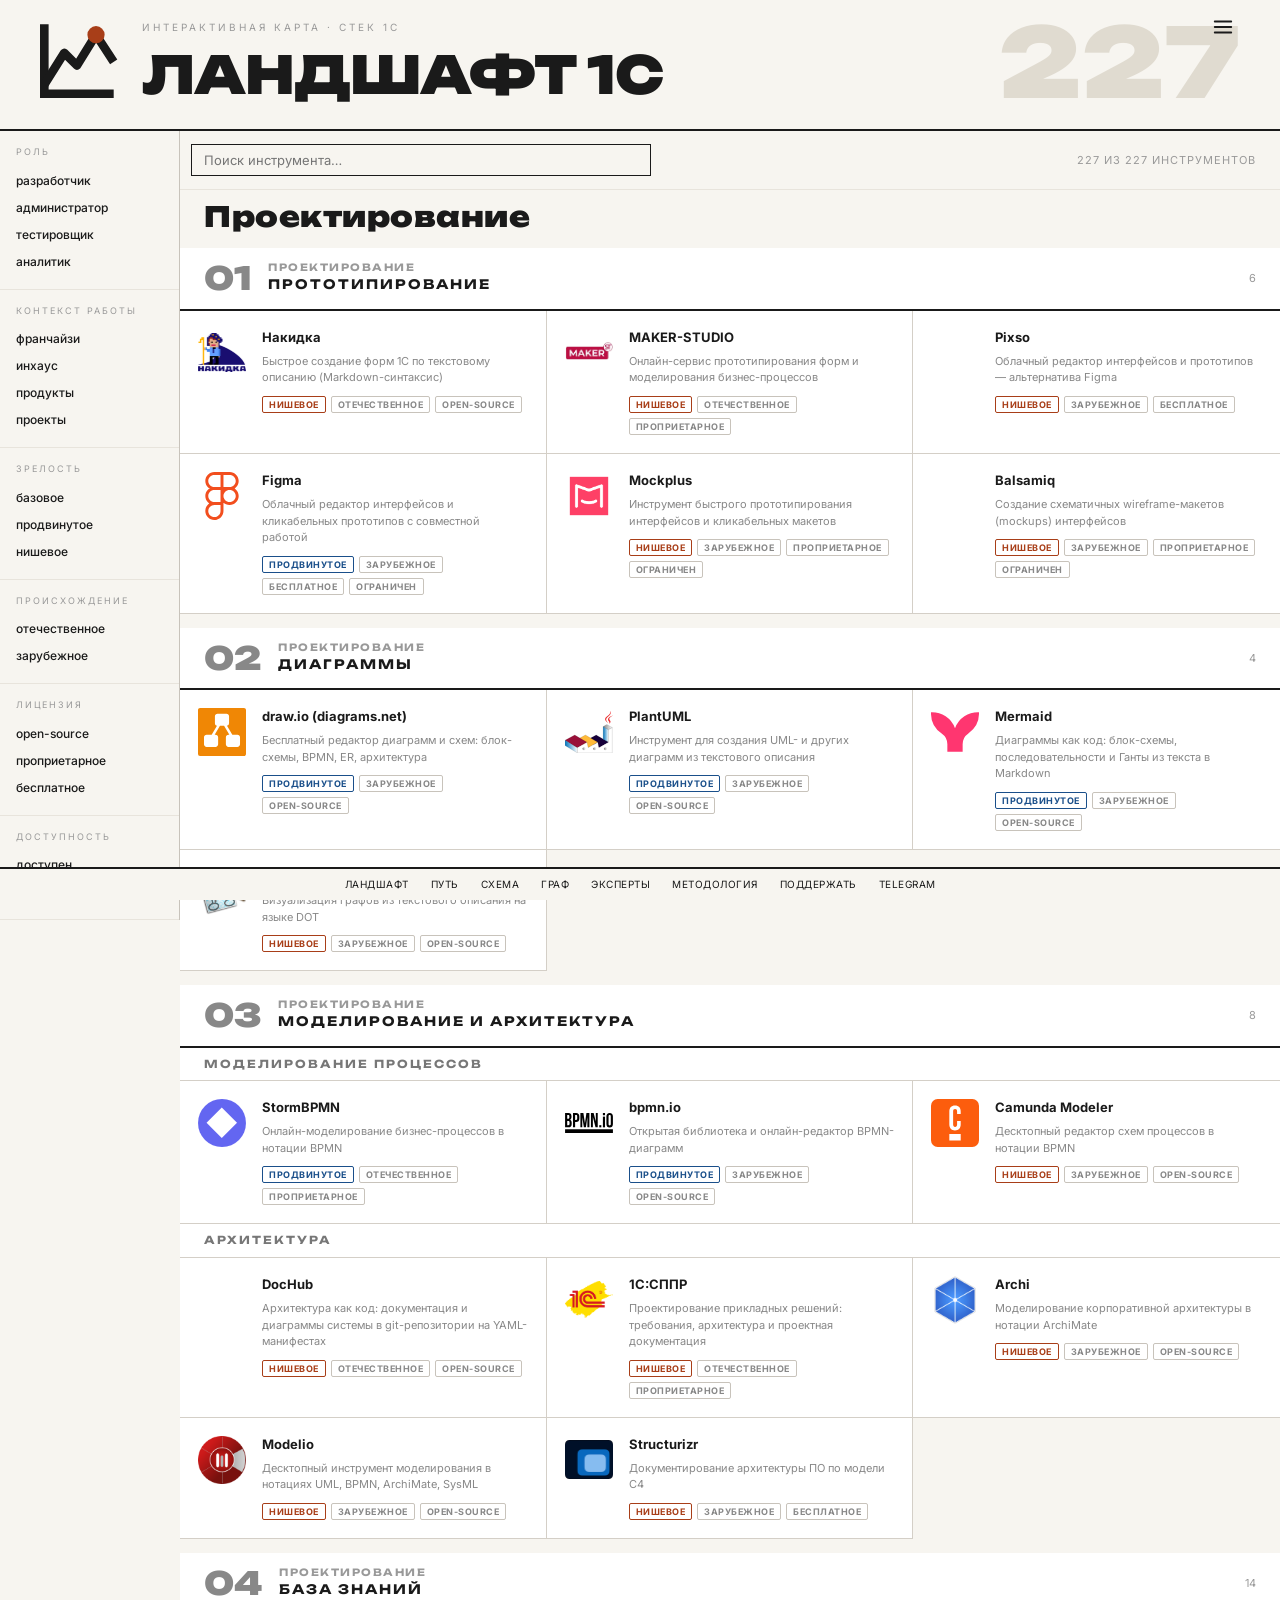
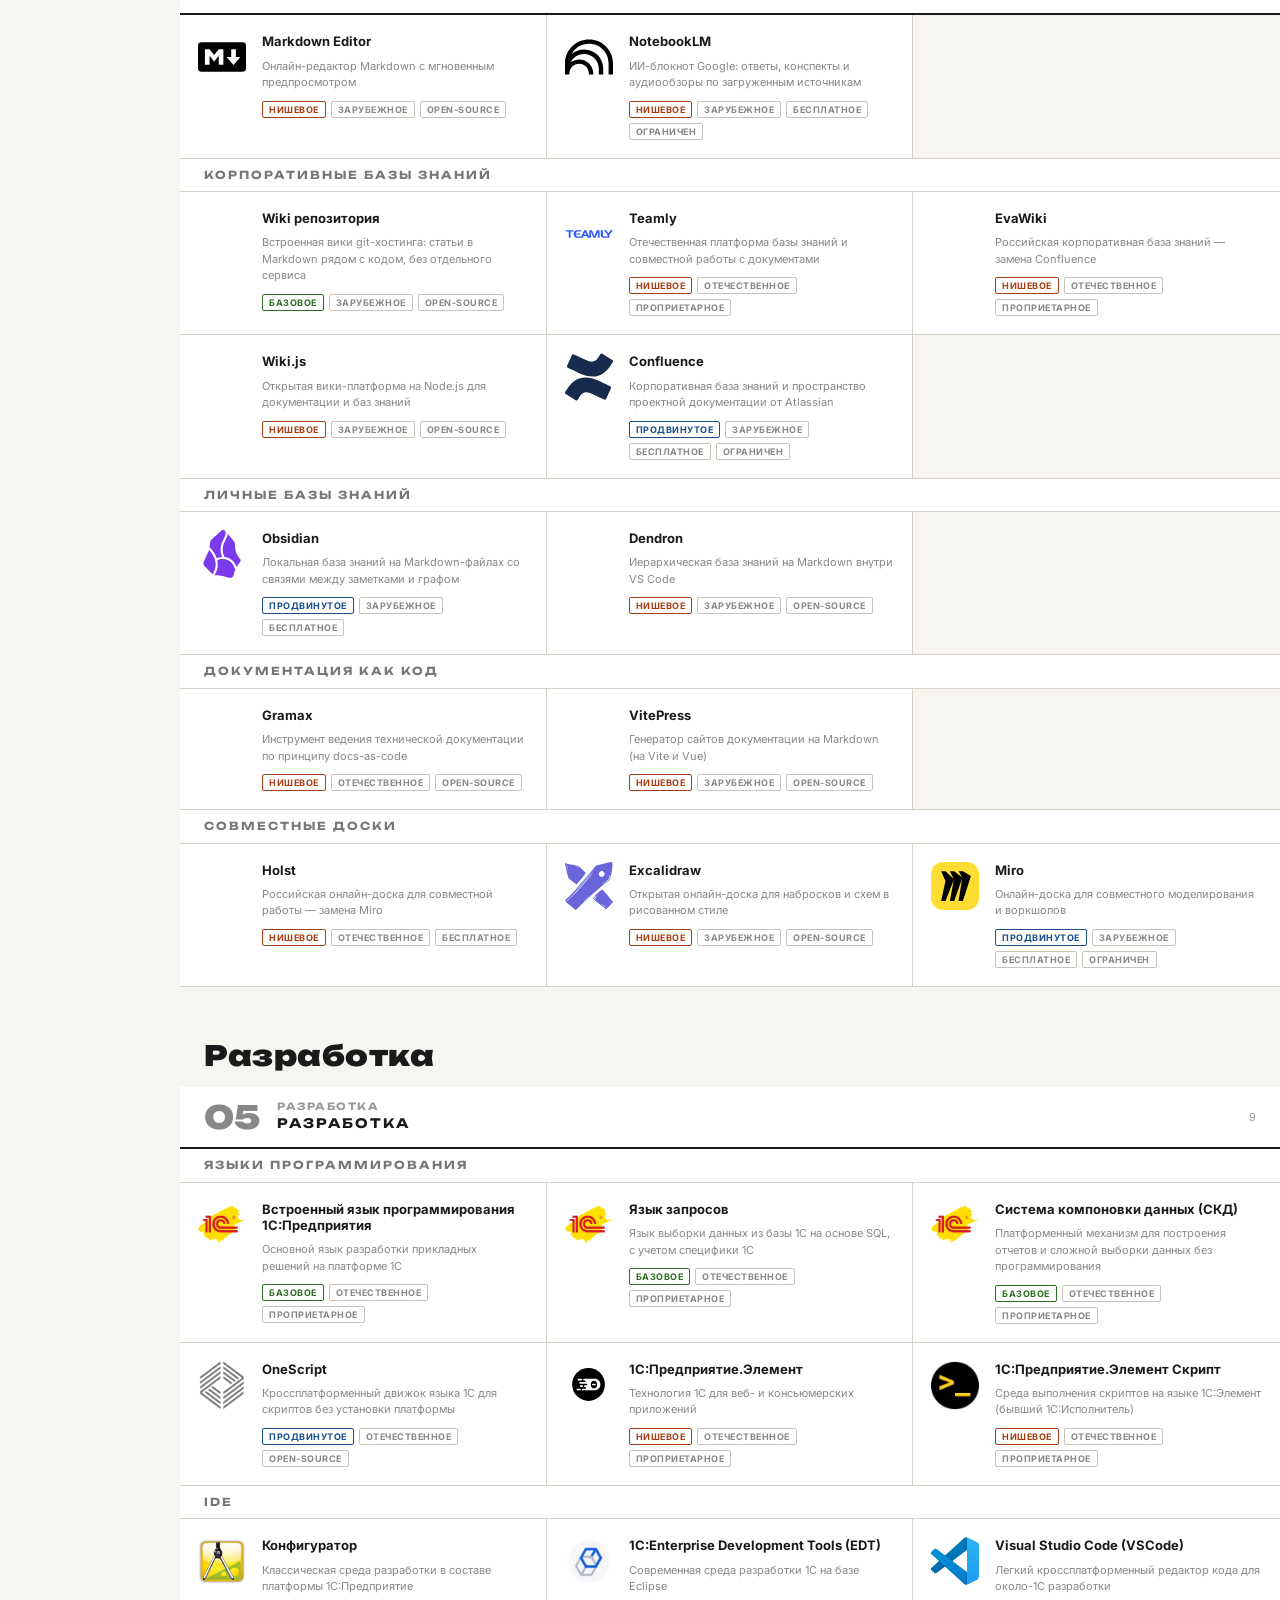
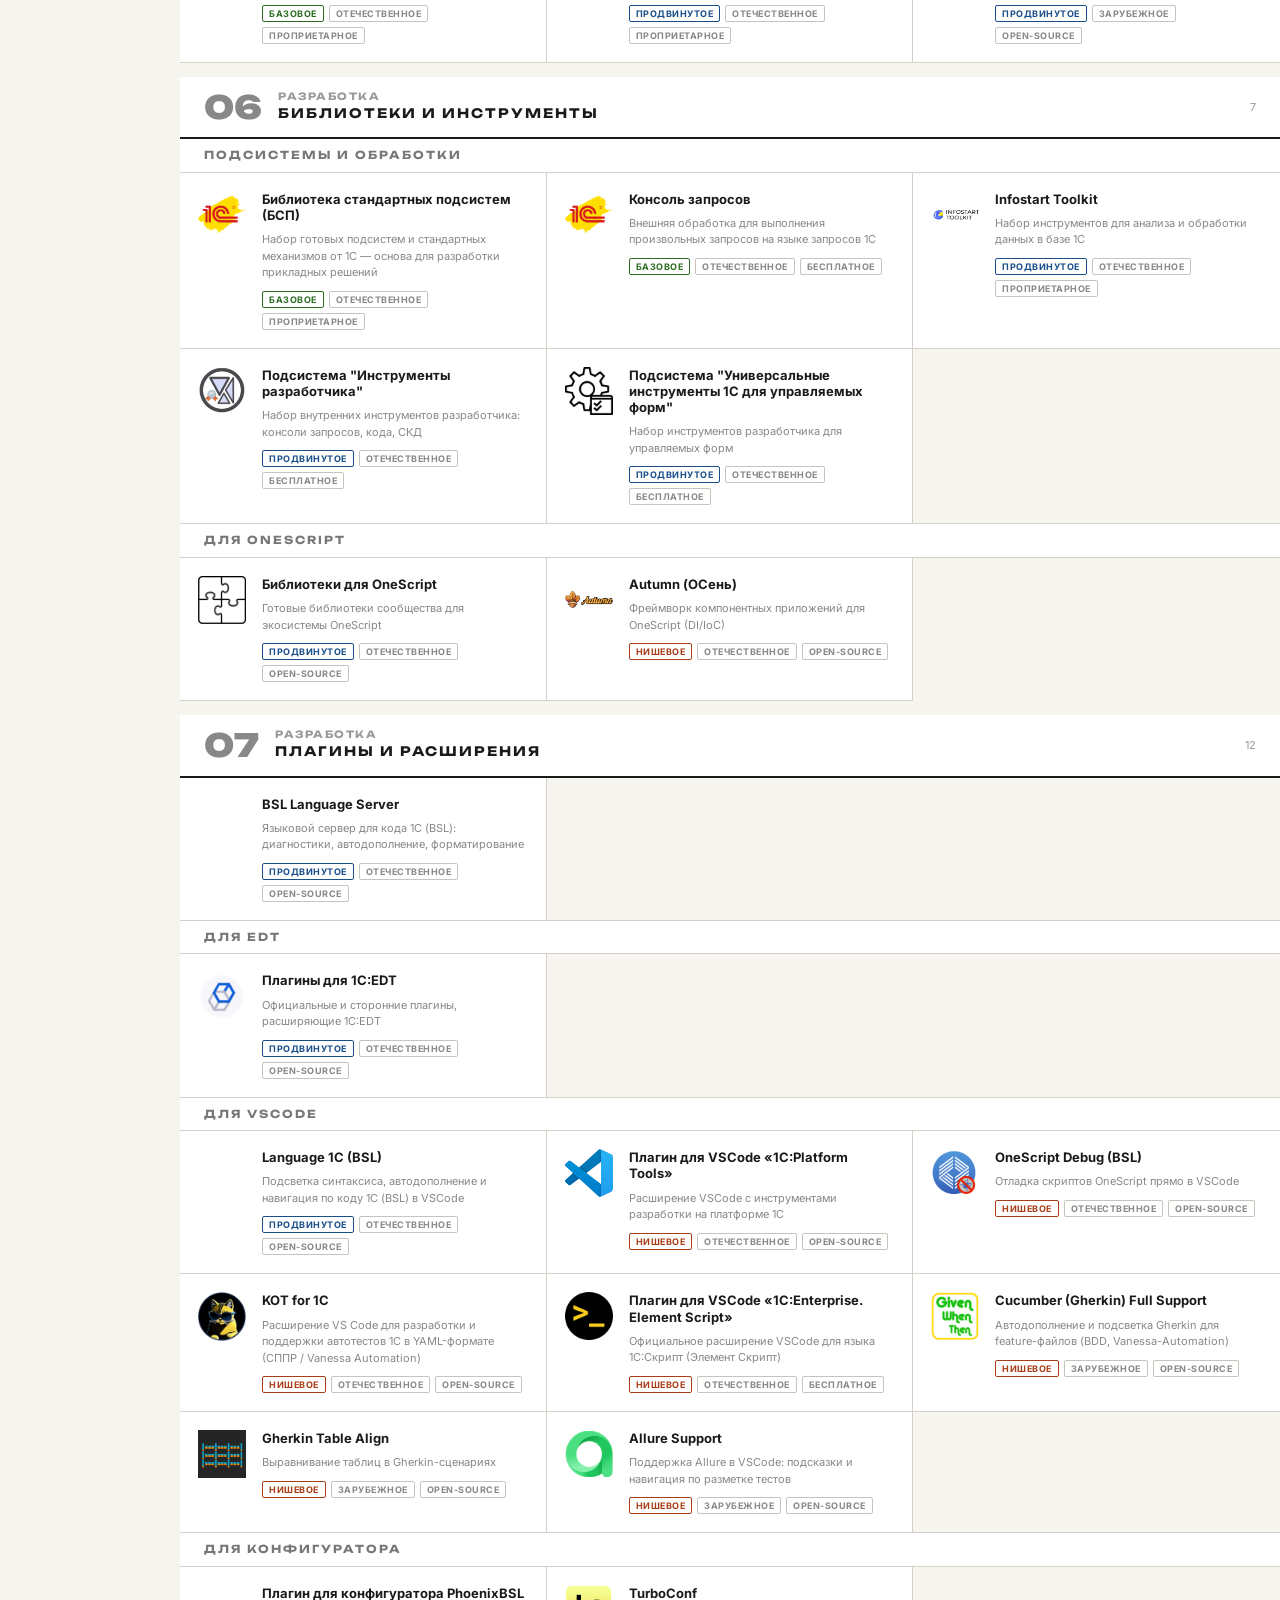
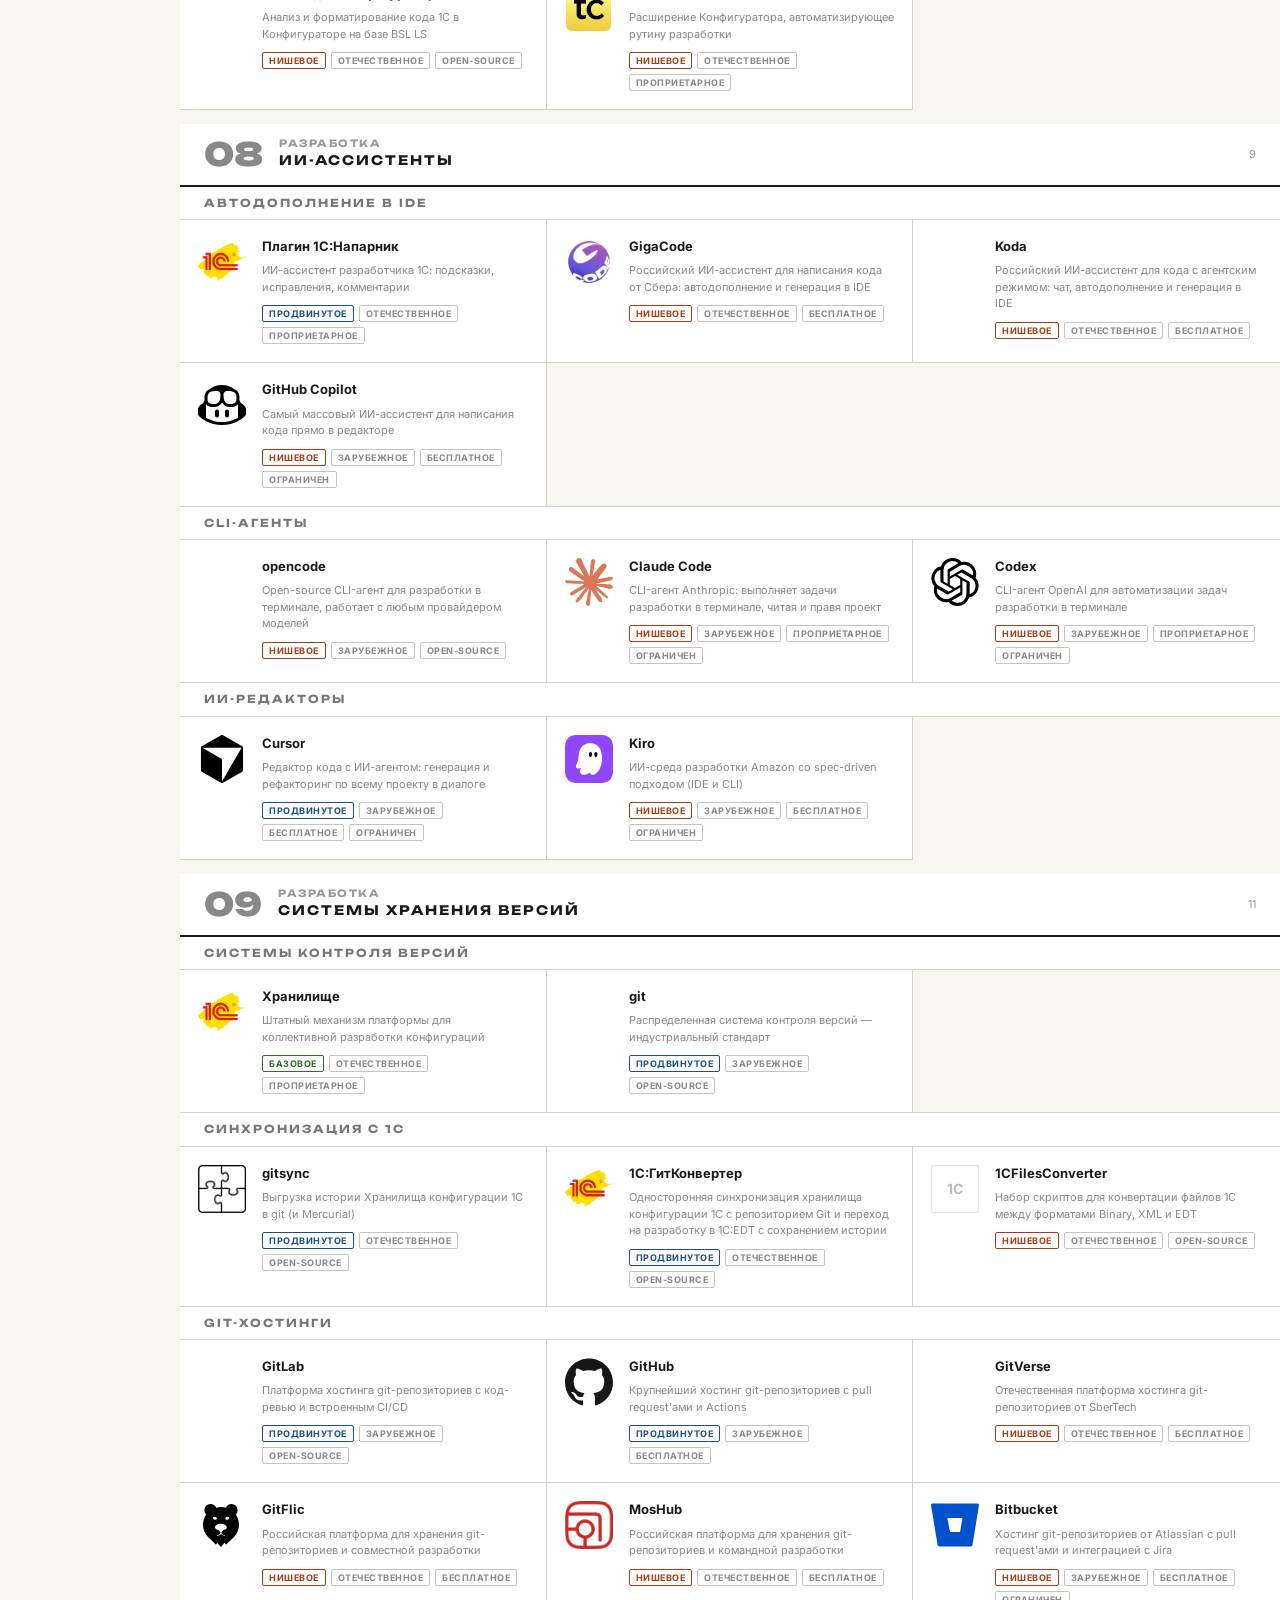
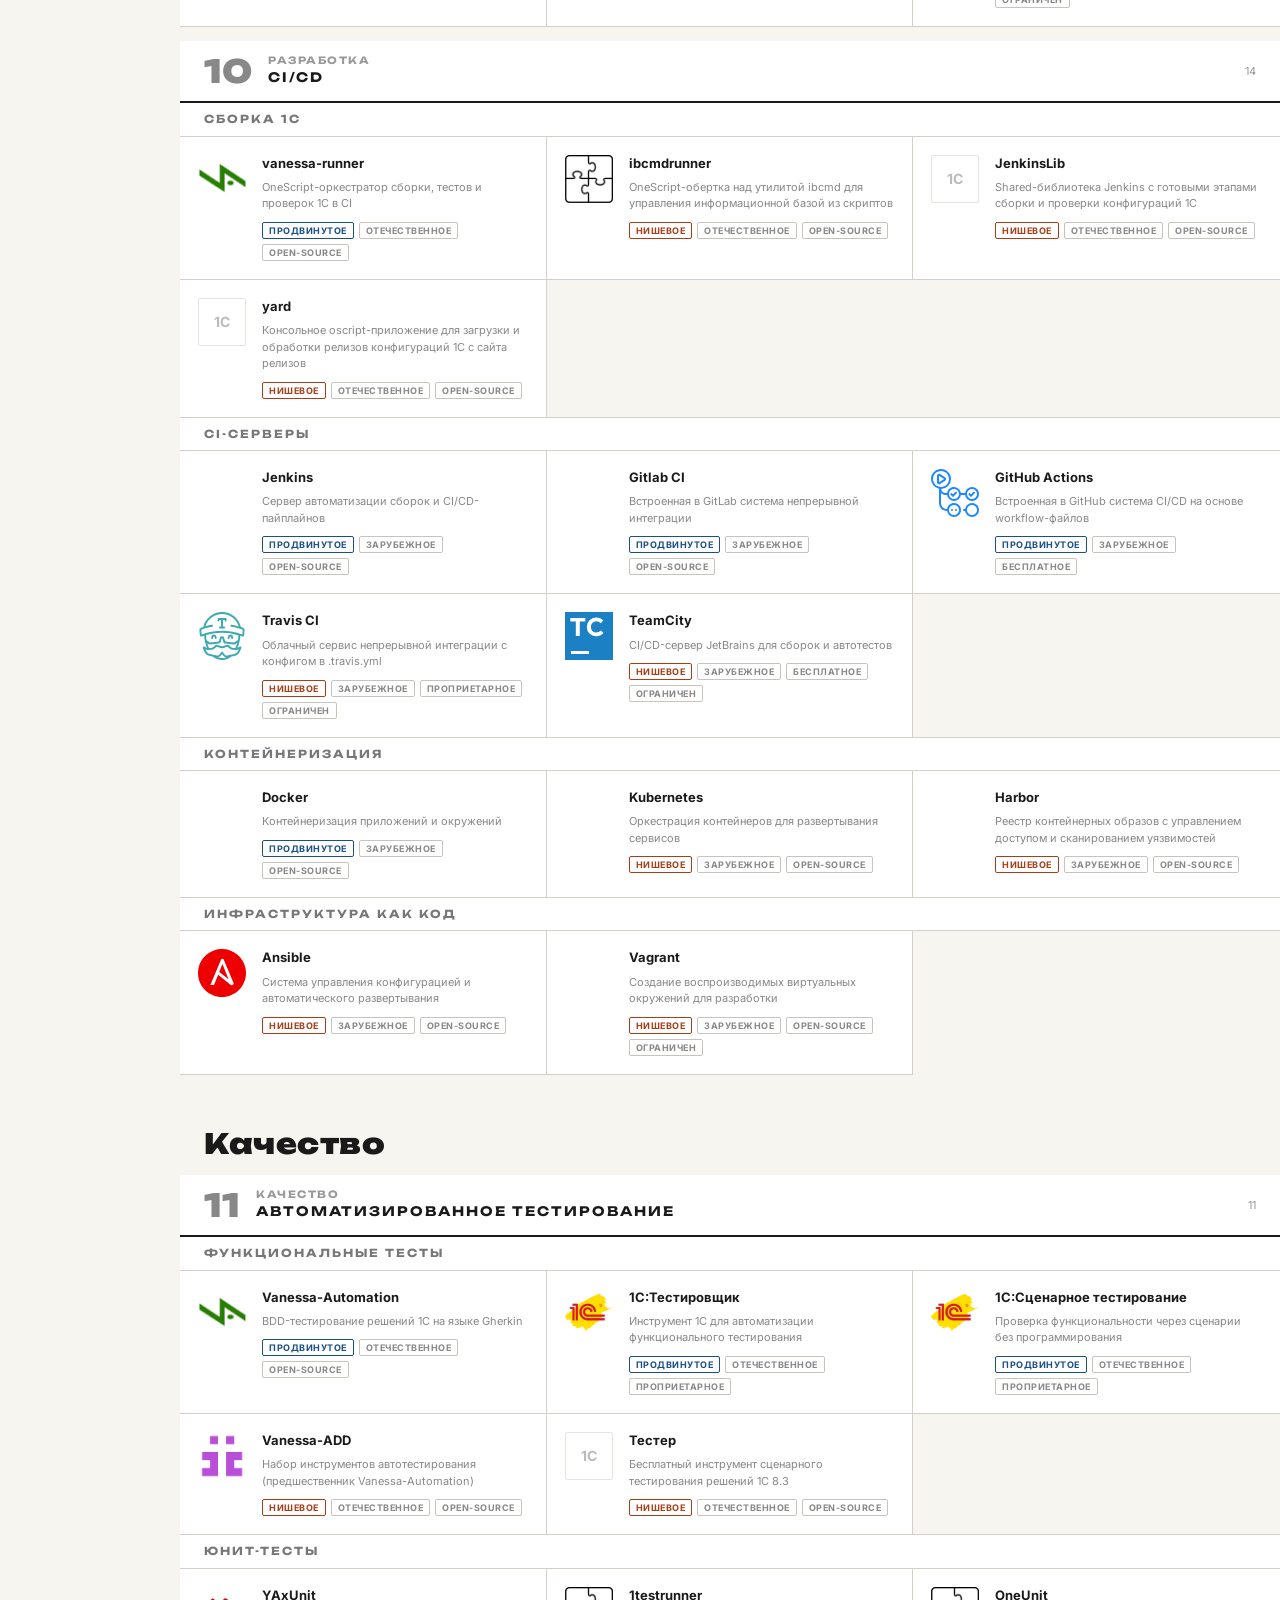
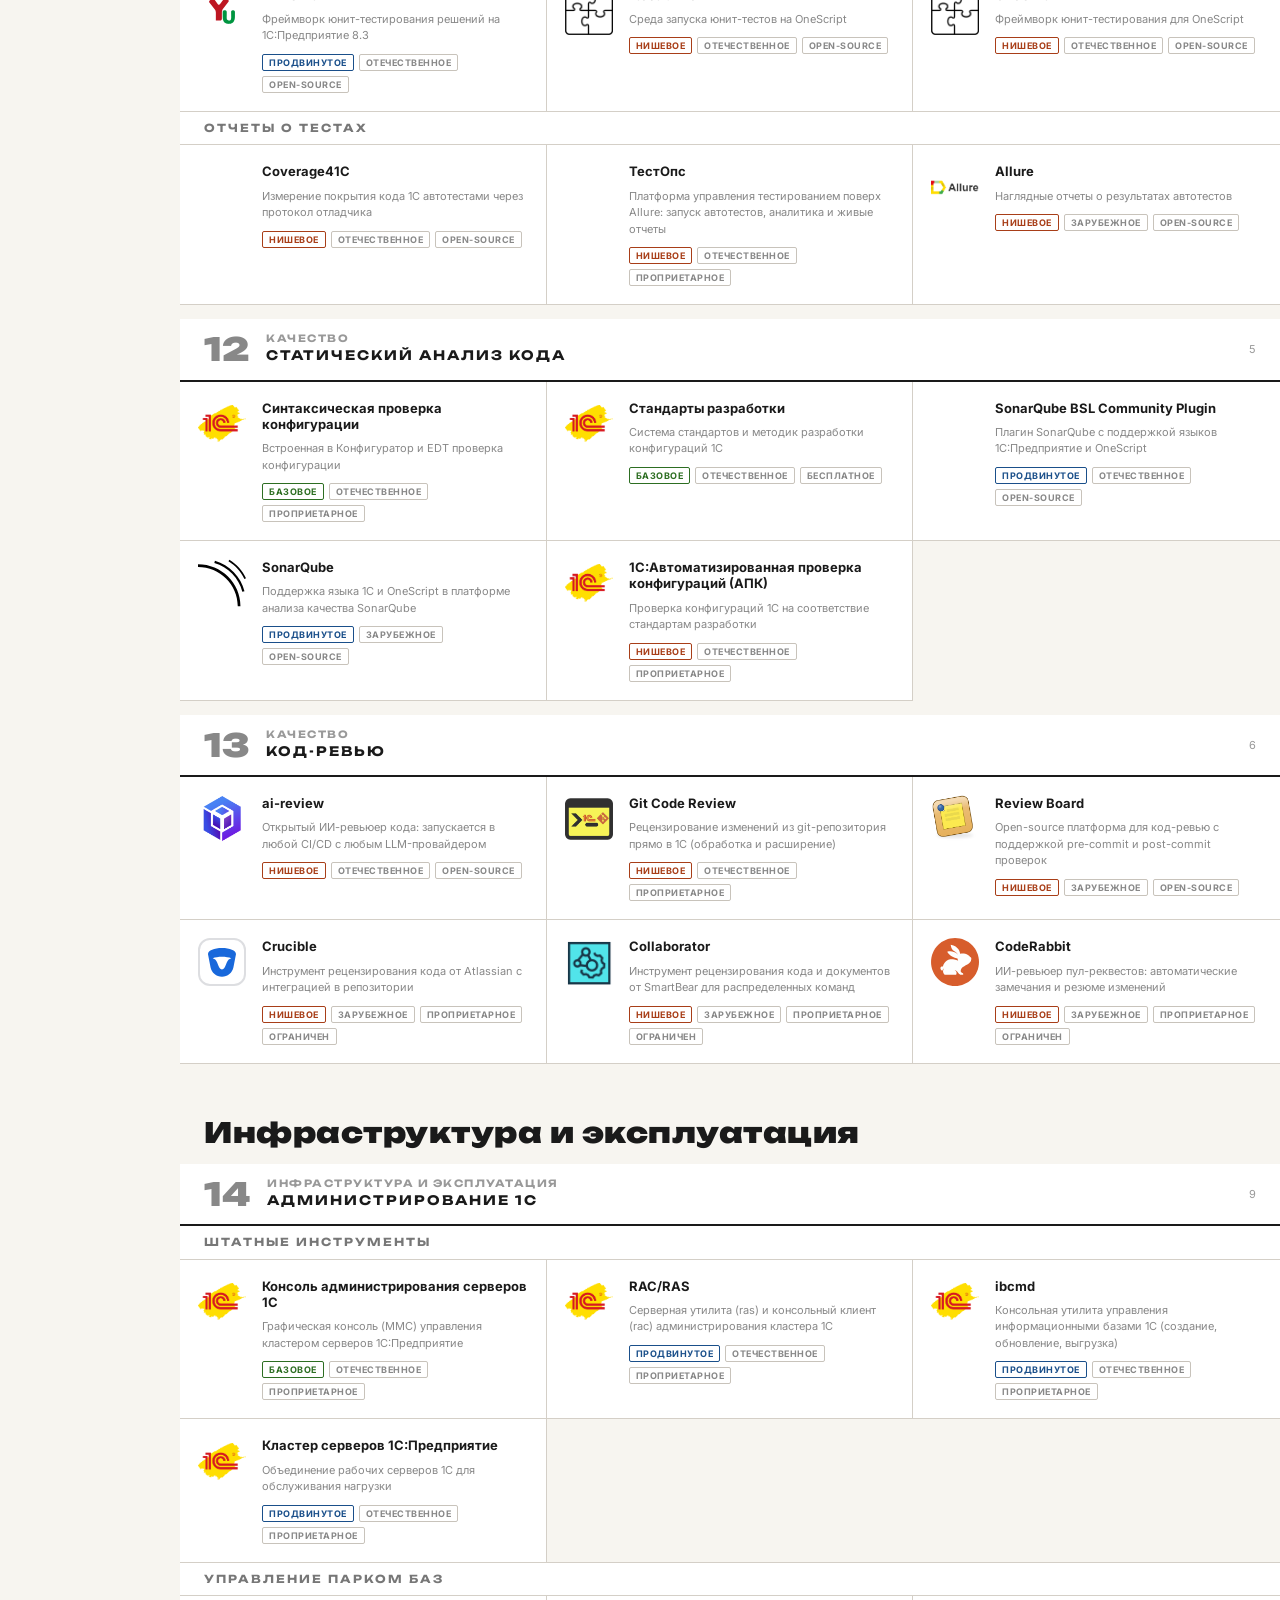
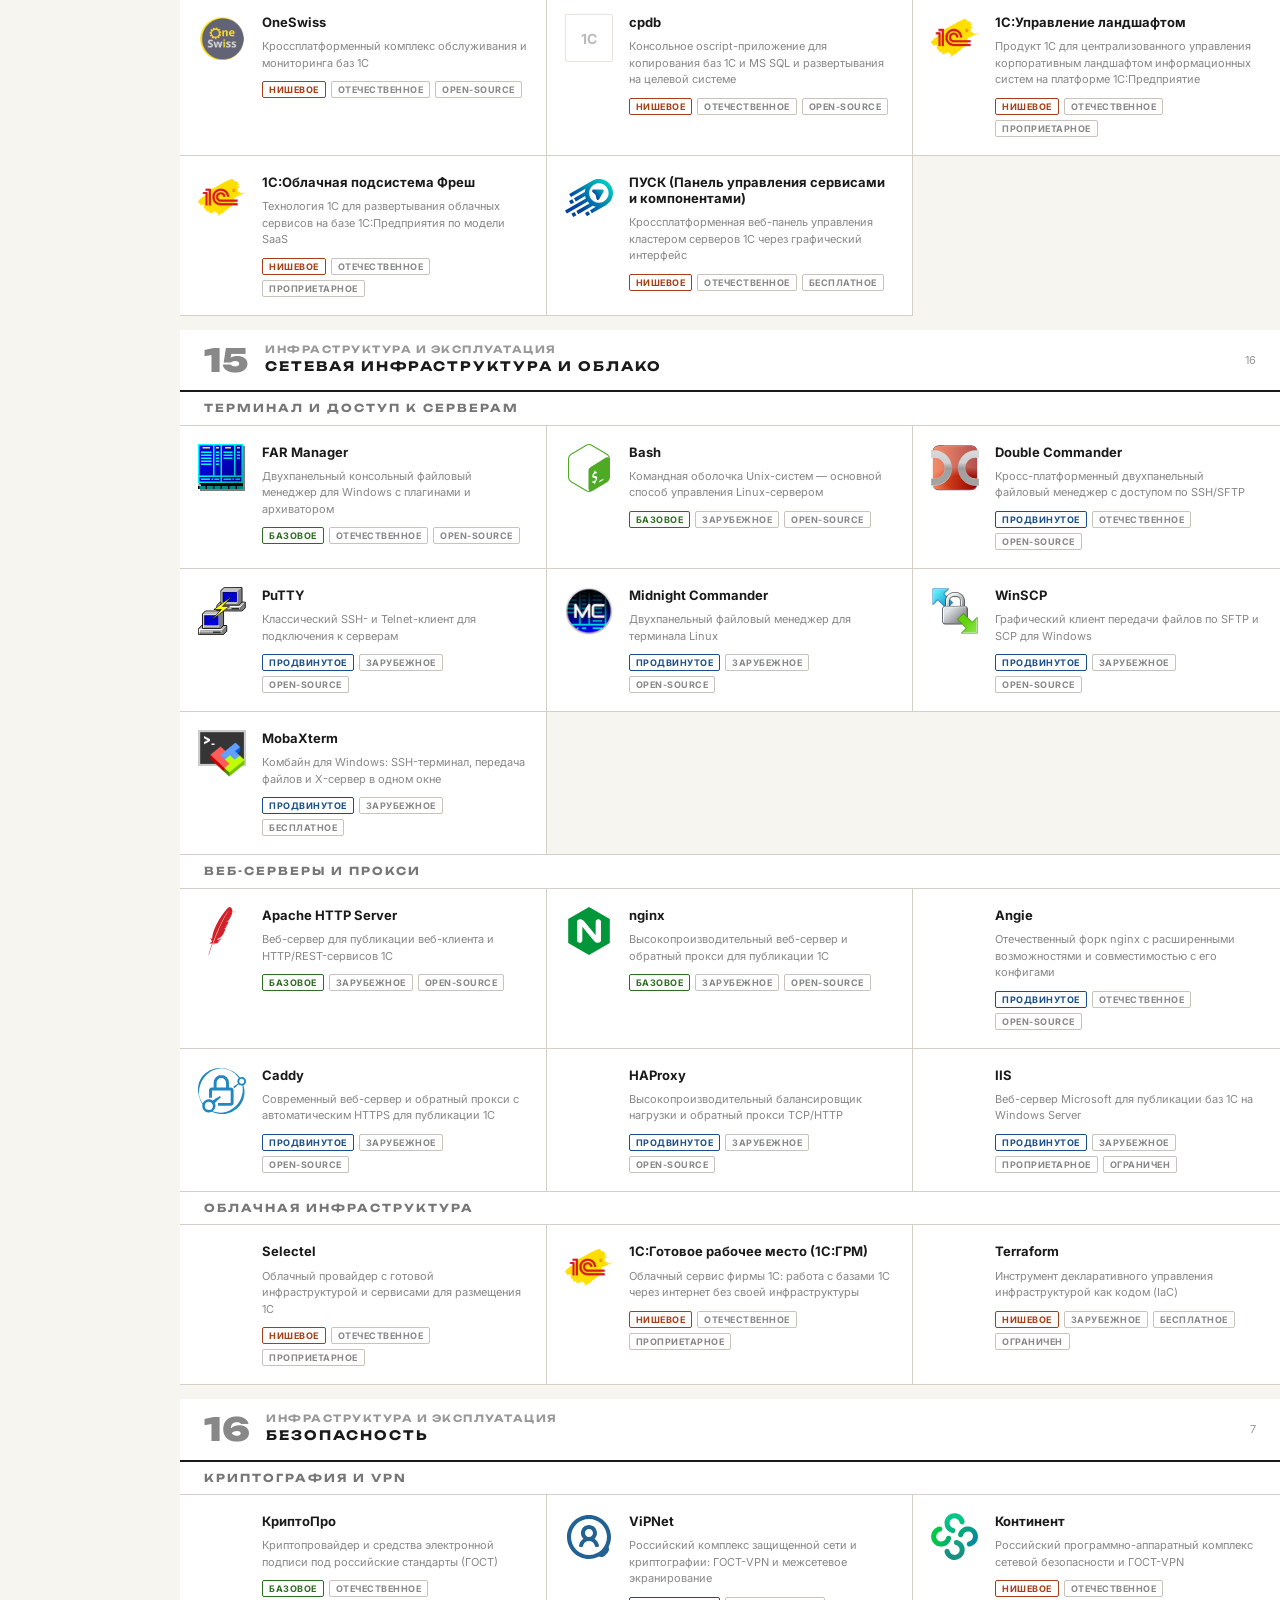
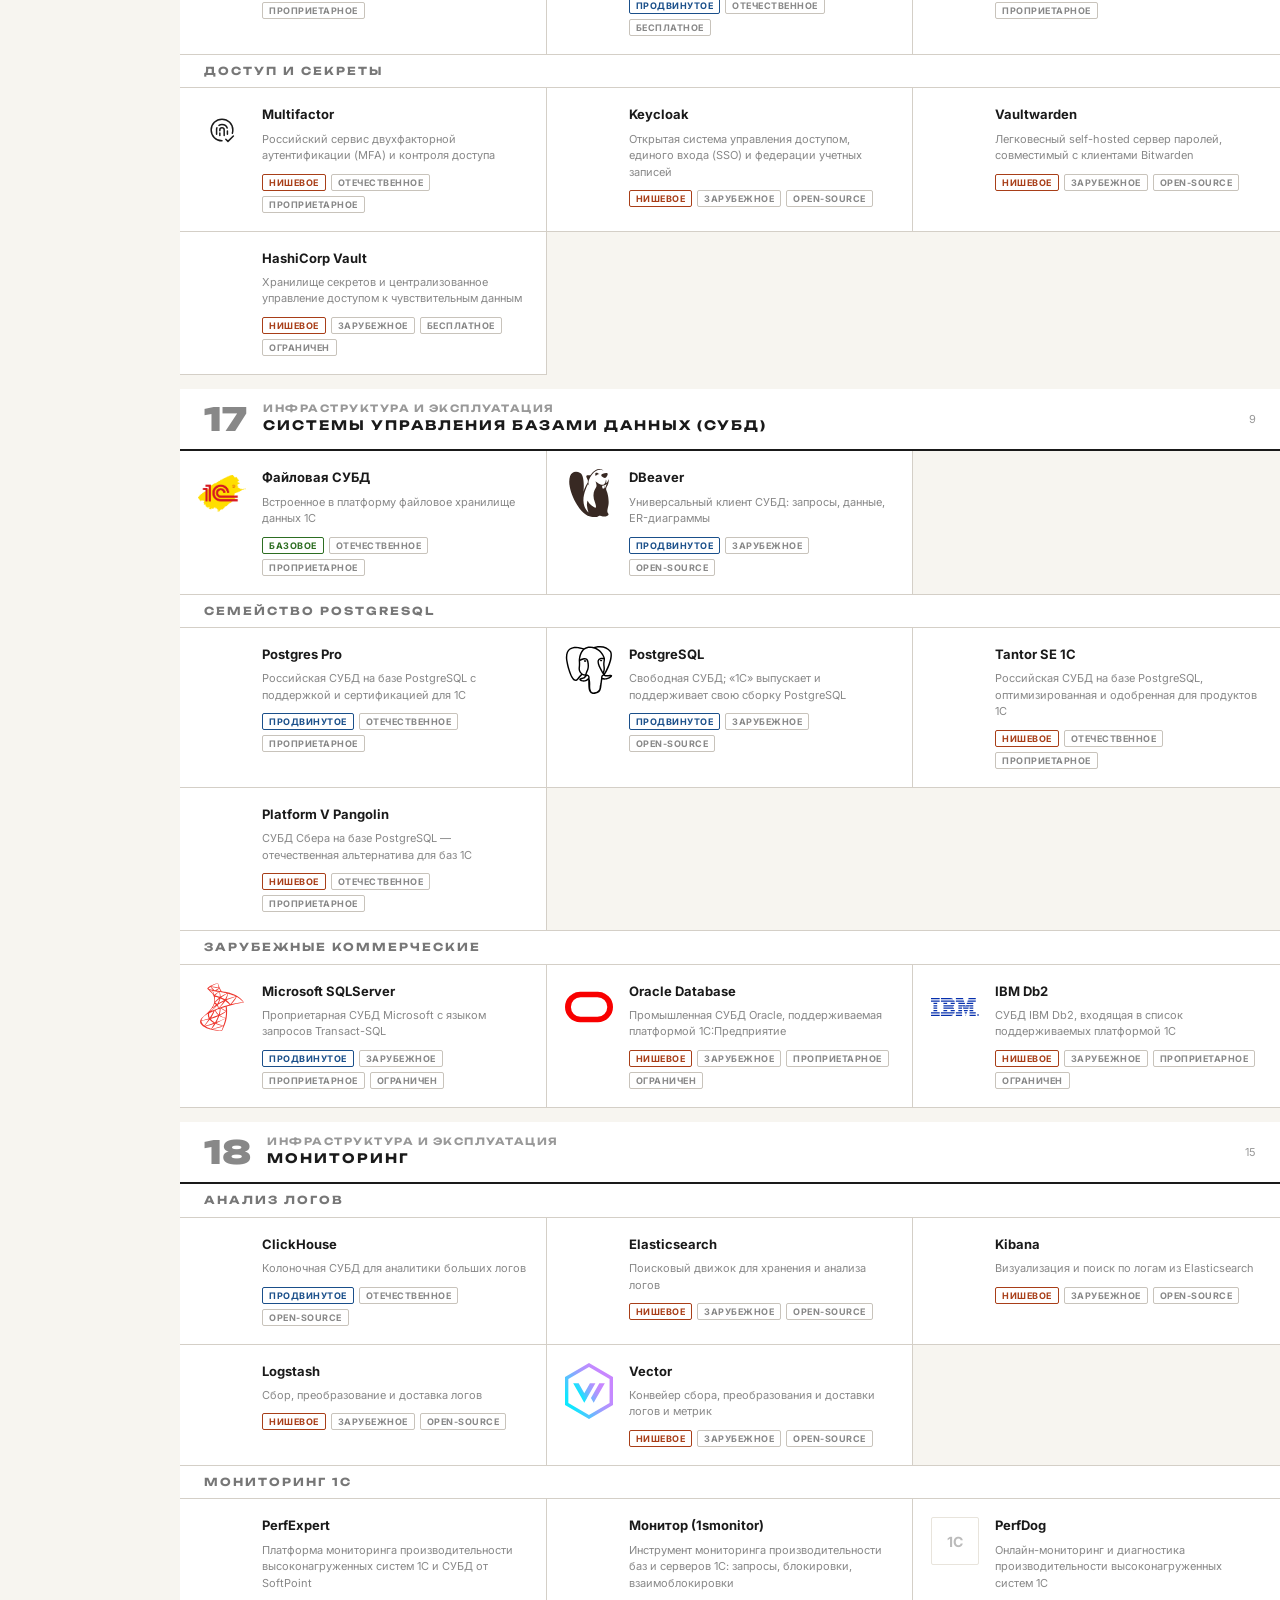
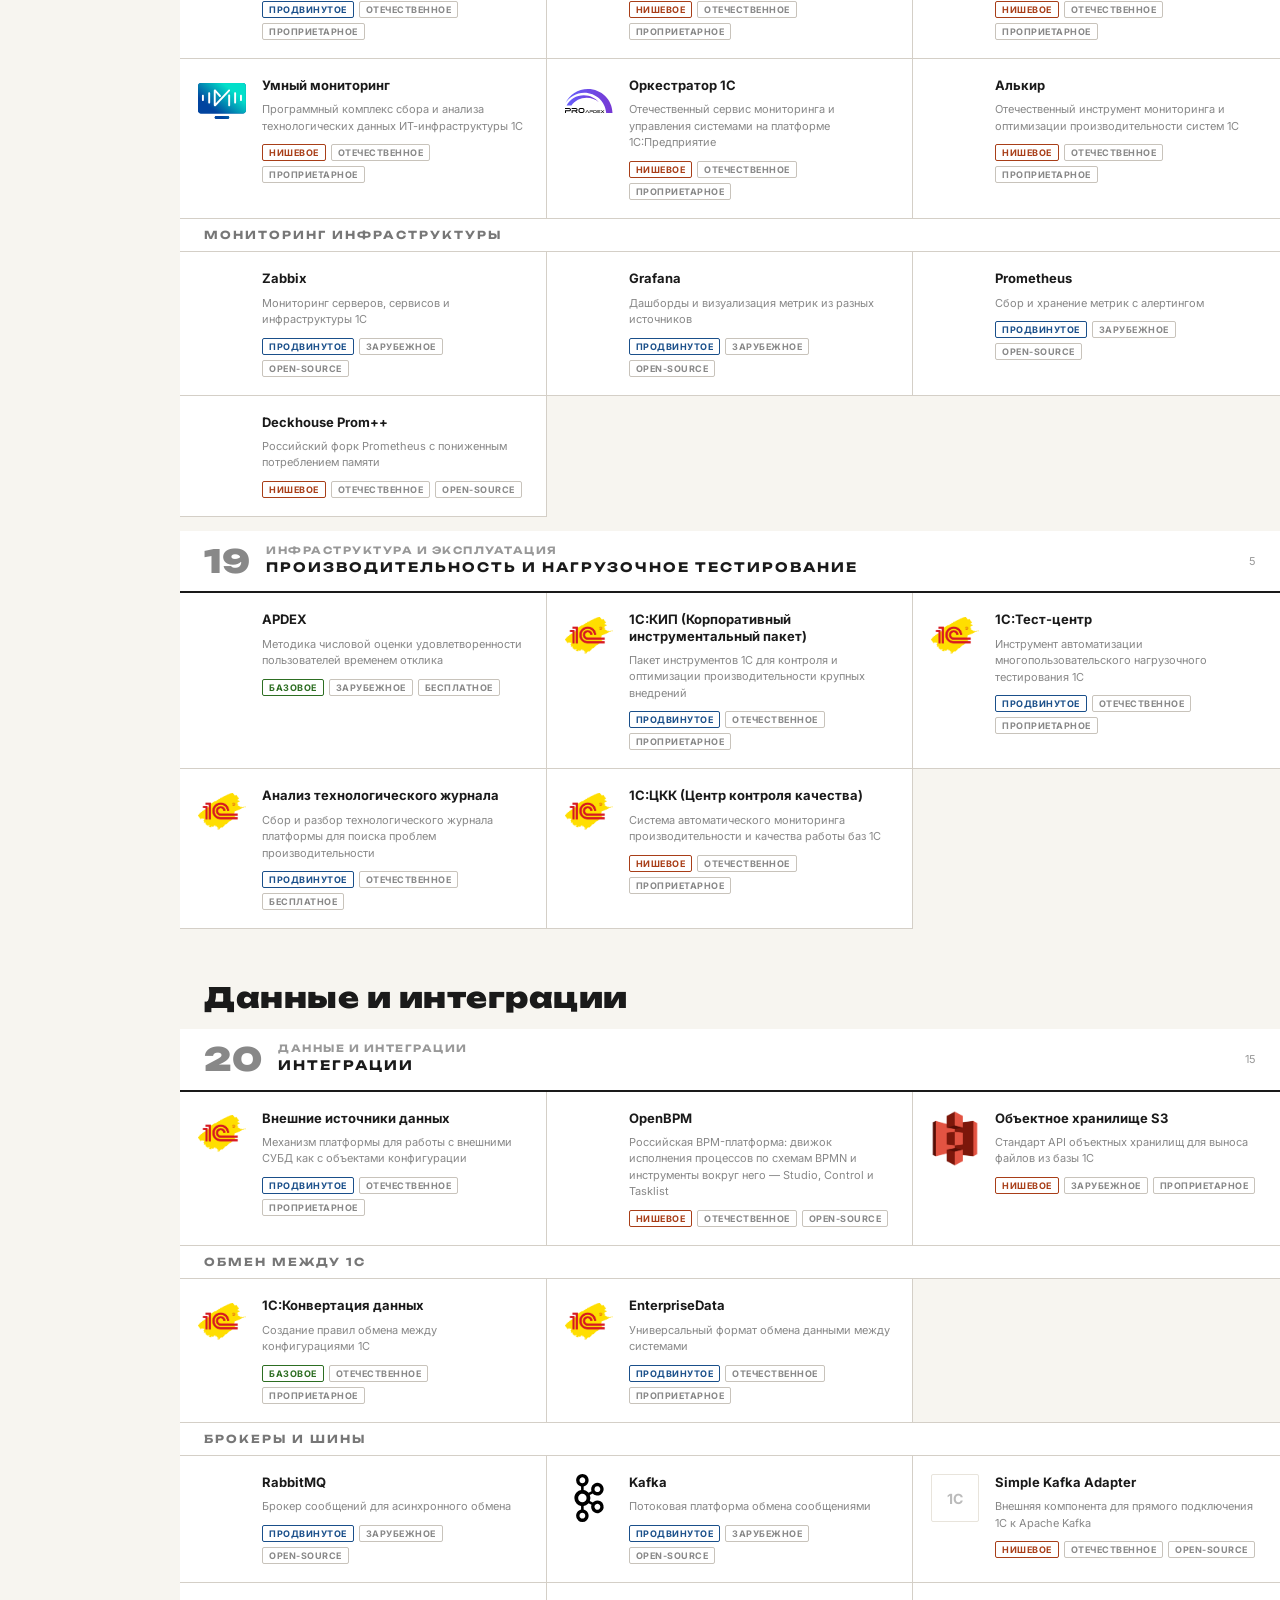
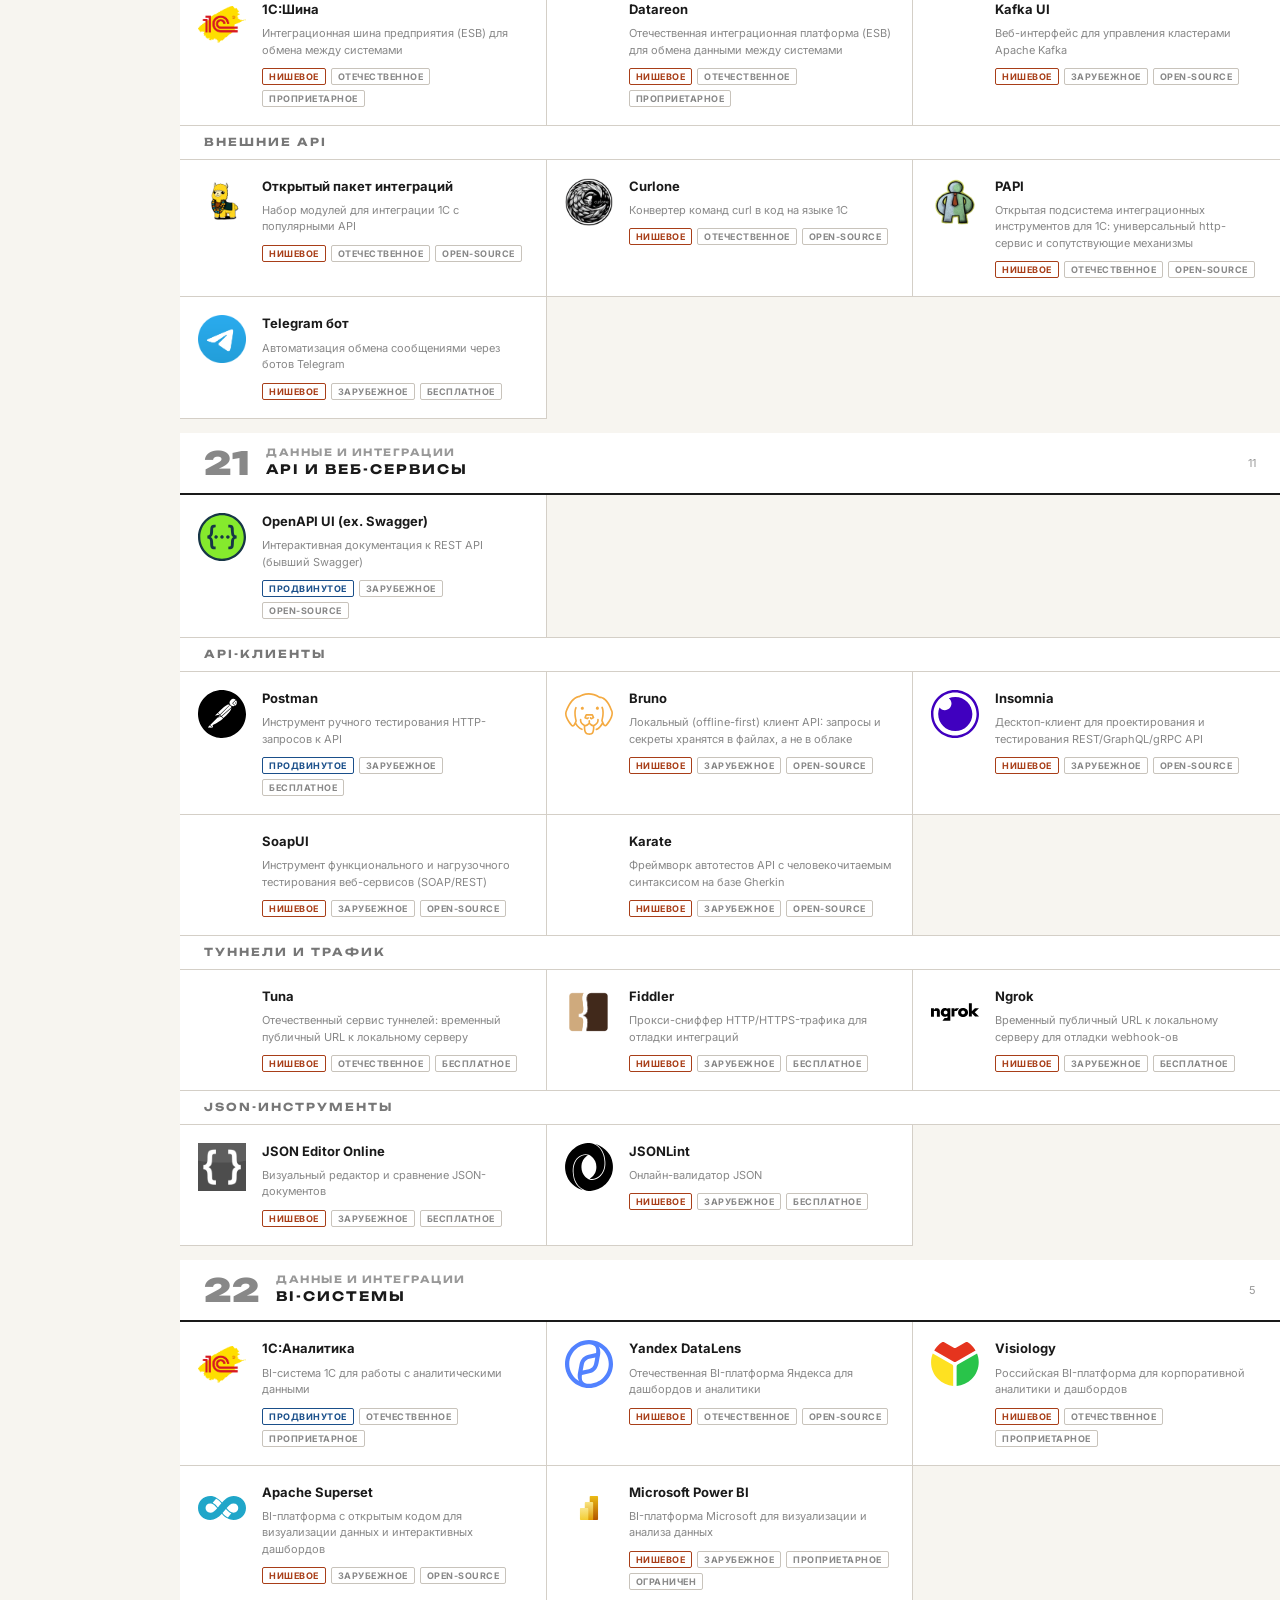
==== app/index.html @ 14cf742d "Докум: .masthead__num давно проставляет app.js — правка устаревших пометок Комментарий в index.html " ====
<!doctype html>
<html lang="ru">
    <head>
        <meta charset="utf-8" />
        <meta name="viewport" content="width=device-width, initial-scale=1" />
        <title>Ландшафт 1С</title>
        <script>
            // Тема до отрисовки — чтобы не мигало. Сохраненный выбор > системная настройка.
            (function () {
                try {
                    var t = localStorage.getItem("theme");
                    if (!t)
                        t = matchMedia("(prefers-color-scheme: dark)").matches
                            ? "dark"
                            : "light";
                    document.documentElement.dataset.theme = t;
                } catch (e) {}
            })();
        </script>
        <link rel="preconnect" href="https://fonts.googleapis.com" />
        <link rel="preconnect" href="https://fonts.gstatic.com" crossorigin />
        <link
            href="https://fonts.googleapis.com/css2?family=Unbounded:wght@400;700;900&family=Inter:wght@400;500;600;700&display=swap"
            rel="stylesheet"
        />
        <link rel="stylesheet" href="styles.css?v=416e3e99" />
        <link rel="icon" href="favicon.svg" type="image/svg+xml" />
        <link rel="apple-touch-icon" href="apple-touch-icon.png" />
        <meta
            name="description"
            content="Интерактивная карта инструментов экосистемы 1С: фильтры по роли и контексту, зрелость, аналоги и зависимости"
        />
        <link rel="canonical" href="https://landscape1c.ru/" />
        <meta property="og:type" content="website" />
        <meta property="og:site_name" content="Ландшафт технологий 1С" />
        <meta property="og:title" content="Ландшафт технологий 1С" />
        <meta
            property="og:description"
            content="Интерактивная карта инструментов экосистемы 1С: фильтры по роли и контексту, зрелость, аналоги и зависимости"
        />
        <meta property="og:url" content="https://landscape1c.ru/" />
        <meta
            property="og:image"
            content="https://landscape1c.ru/og-image.png"
        />
        <meta property="og:image:width" content="1200" />
        <meta property="og:image:height" content="630" />
        <meta name="twitter:card" content="summary_large_image" />
        <!-- Yandex.Metrika counter -->
        <script type="text/javascript">
            (function (m, e, t, r, i, k, a) {
                m[i] =
                    m[i] ||
                    function () {
                        (m[i].a = m[i].a || []).push(arguments);
                    };
                m[i].l = 1 * new Date();
                for (var j = 0; j < document.scripts.length; j++) {
                    if (document.scripts[j].src === r) {
                        return;
                    }
                }
                ((k = e.createElement(t)),
                    (a = e.getElementsByTagName(t)[0]),
                    (k.async = 1),
                    (k.src = r),
                    a.parentNode.insertBefore(k, a));
            })(
                window,
                document,
                "script",
                "https://mc.yandex.ru/metrika/tag.js?id=109810369",
                "ym",
            );

            ym(109810369, "init", {
                ssr: true,
                webvisor: true,
                clickmap: true,
                ecommerce: "dataLayer",
                referrer: document.referrer,
                url: location.href,
                accurateTrackBounce: true,
                trackLinks: true,
            });
        </script>
        <noscript
            ><div>
                <img
                    src="https://mc.yandex.ru/watch/109810369"
                    style="position: absolute; left: -9999px"
                    alt=""
                /></div
        ></noscript>
        <!-- /Yandex.Metrika counter -->
    </head>
    <body class="page-main">
        <div class="topbar" id="topbar">
            <span class="topbar__brand">Ландшафт</span>
            <div class="topbar__search">
                <input
                    id="search2"
                    type="search"
                    placeholder="Поиск инструмента…"
                    autocomplete="off"
                    spellcheck="false"
                />
            </div>
            <span id="count2" class="count" aria-hidden="true"></span>
            <button id="reset2" class="reset" hidden>Сбросить ✕</button>
        </div>

        <header class="masthead">
            <div class="masthead__main">
                <p class="kicker">Интерактивная карта · стек 1С</p>
                <h1 class="title">
                    Ландшафт <span class="title__mid">технологий </span>1С
                </h1>
            </div>
            <!-- Декоративный счетчик. app.js на старте перезапишет живым items.length; число здесь — плейсхолдер до загрузки JS. -->
            <div class="masthead__num" aria-hidden="true">227</div>
        </header>

        <div class="body">
            <aside class="filters" id="filters" aria-label="Фильтры"></aside>

            <main class="content">
                <div id="active-chips" class="active-chips" hidden></div>
                <div class="content__bar">
                    <div class="search">
                        <input
                            id="search"
                            type="search"
                            placeholder="Поиск инструмента…"
                            autocomplete="off"
                            spellcheck="false"
                        />
                    </div>
                    <span id="count" class="count"></span>
                    <button id="reset" class="reset" hidden>Сбросить ✕</button>
                </div>
                <p id="fallback-note" class="note" hidden>
                    С выбранными отборами ничего не нашлось — показываем
                    подходящие без отборов
                </p>
                <div id="board" class="board"></div>
                <div id="empty" class="empty" hidden>
                    <p class="empty__title">Не нашлось таких инструментов</p>
                    <p class="empty__text">
                        Расскажите, что ожидали увидеть — это поможет дополнить
                        ландшафт. Форма и письмо уже частично заполнены:
                        остается вписать нужный инструмент
                    </p>
                    <div class="empty__actions">
                        <a
                            id="empty-issue"
                            class="empty__btn"
                            href="https://github.com/Oxotka/Landscape1C/issues/new?template=add-tool.yml"
                            target="_blank"
                            rel="noopener"
                            >Предложить на GitHub</a
                        >
                        <a
                            id="empty-mail"
                            class="empty__btn empty__btn--ghost"
                            href="mailto:aripovn@gmail.com"
                            >Написать письмо</a
                        >
                    </div>
                </div>
            </main>
        </div>

        <footer class="foot">
            <nav class="foot__links"></nav>
        </footer>

        <dialog id="detail" class="detail">
            <div class="detail__body"></div>
        </dialog>

        <script src="data.js?v=4493643b"></script>
        <script src="shared.js?v=1540b1d0"></script>
        <script src="detail.js?v=bf8dd36a"></script>
        <script src="nav.js?v=e707cea1"></script>
        <script src="app.js?v=4b91a28f"></script>
        <script src="onboarding.js?v=c016d508"></script>
        <script>
            // ── Два поля поиска синхронизированы; фильтрацию ведет app.js (#search) ──
            var s1 = document.getElementById("search");
            var s2 = document.getElementById("search2");
            s2.addEventListener("input", function () {
                s1.value = s2.value;
                s1.dispatchEvent(new Event("input", { bubbles: true }));
            });
            s1.addEventListener("input", function () {
                s2.value = s1.value;
            });

            // ── На мобильном поле поиска уже — короткий плейсхолдер ──
            var mqSearch = matchMedia("(max-width: 720px)");
            function setSearchPh() {
                s2.placeholder = mqSearch.matches
                    ? "Поиск"
                    : "Поиск инструмента…";
            }
            setSearchPh();
            mqSearch.addEventListener("change", setSearchPh);
        </script>
    </body>
</html>
---- app/styles.css ----
/* ── Ландшафт технологий 1С — Swiss Grid ──────────────────────────
   Строгий типографский стиль: сетка, рамки, чёрно-белая база.
   Имена классов и CSS-переменных сохранены — на них завязан app.js
   (и editor.css переиспользует эти же переменные). */

:root {
    --paper: #f7f5f0; /* фон страницы */
    --paper-2: #e8e4dc; /* светлый фон / разделитель */
    --card: #ffffff; /* белый: сайдбар, шапки, модалка */
    --ink: #1a1a1a; /* текст и жирные рамки */
    --ink-soft: #666666; /* приглушённый текст */
    --line: #e8e4dc; /* тонкие разделители */
    --line-strong: #1a1a1a;
    --card-line: #d4cfc7; /* граница карточек */
    --edge: #c8c3bb; /* усиленные края: сайдбар, гост-бейджи */
    --num: #e0dbd0; /* декоративные крупные цифры */
    --hover: #faf8f3; /* фон при наведении (карточки, чипы) */
    --sidebar: #f7f5f0; /* фон сайдбара */

    /* акцент в Swiss-стиле не нужен — иерархия через вес и размер.
     Переменные сохранены для совместимости с editor.css. */
    --accent: #1a1a1a;
    --accent-deep: #1a1a1a;
    --accent-soft: #e8e4dc;

    /* зрелость — только цвет текста/рамки бейджа */
    --m-base: #2d6e22; /* базовое */
    --m-adv: #1a4f8a; /* продвинутое */
    --m-niche: #a83e18; /* нишевое */
    /* фирменный акцент (точка знака, «выбрано», «освоено»). Сейчас совпадает
     с «нишевым», но красим через --brand — развести можно одной строкой */
    --brand: var(--m-niche);

    --display: "Unbounded", sans-serif;
    --body: "Inter", sans-serif;
    --mono: "Inter", sans-serif;

    /* Единый «рамочный» отступ страницы графа: вокруг холста со всех сторон
     (бок, низ) одинаковый. Меняем в одном месте — едет везде. */
    --frame-gap: clamp(16px, 3vw, 24px);
}

/* ── Тёмная тема (data-theme="dark" на <html>) ──── */
:root[data-theme="dark"] {
    --paper: #1c1917; /* фон страницы */
    --paper-2: #322a26; /* светлый фон / разделитель */
    --card: #28211e; /* карточки, шапки категорий, модалка */
    --sidebar: #211c19; /* фон сайдбара */
    --ink: #dcd0bc; /* основной текст — молочный, не бело-белый */
    --ink-soft: #8a7f76; /* приглушённый текст */
    --line: #3a312c; /* тонкие разделители */
    --line-strong: #c8b89a; /* сильные границы (тёплый светлый) */
    --card-line: #3a312c; /* границы карточек */
    --edge: #3a312c; /* края сайдбара, гост-бейджи */
    --num: #2e2520; /* декоративная цифра «63» */
    --hover: #322a26; /* фон при наведении */
    --m-base: #5aaa40; /* базовое */
    --m-adv: #4a8acc; /* продвинутое */
    --m-niche: #e06030; /* нишевое */
}

* {
    box-sizing: border-box;
}

body {
    margin: 0;
    font-family: var(--body);
    color: var(--ink);
    background: var(--paper);
    line-height: 1.5;
    -webkit-font-smoothing: antialiased;
    padding-bottom: 48px; /* место под фиксированный подвал */
}

a {
    color: var(--ink);
    text-underline-offset: 3px;
}

/* ── Хедер ───────────────────────────────── */
.masthead {
    position: relative;
    display: grid;
    grid-template-columns: 1fr auto;
    align-items: end;
    gap: 24px;
    padding: 20px clamp(20px, 4vw, 40px) 28px;
    border-bottom: 2px solid var(--ink);
    background: var(--paper);
}

/* ── Кнопка меню (бургер) ─────────────────── */
.menu-toggle {
    /* по вертикали — на строке кикера (надзаголовка): паддинг шапки 20px + центр кикера */
    position: absolute;
    top: 10px;
    right: clamp(20px, 4vw, 40px); /* крайний справа */
    width: 34px;
    height: 34px;
    display: grid;
    place-items: center;
    padding: 0;
    background: transparent;
    border: none;
    border-radius: 0;
    color: var(--ink);
    cursor: pointer;
    transition: color 0.12s ease;
}
.menu-toggle:hover {
    color: var(--ink-soft);
}
.menu-toggle svg {
    width: 22px;
    height: 22px;
    display: block;
}

/* ── Свёрнутая верхняя строка (появляется при прокрутке) ── */
.topbar {
    position: fixed;
    top: 0;
    left: 0;
    right: 0;
    z-index: 30;
    height: 52px;
    display: flex;
    align-items: center;
    gap: 16px;
    padding: 0 clamp(20px, 4vw, 40px);
    background: var(--paper);
    border-bottom: 2px solid var(--ink);
    transform: translateY(-100%);
    transition: transform 0.18s ease;
}
.topbar.is-visible {
    transform: translateY(0);
}
.topbar__brand {
    font-family: var(--display);
    font-weight: 900;
    text-transform: uppercase;
    letter-spacing: -1px;
    font-size: 18px;
    flex: none;
    cursor: pointer;
    user-select: none;
}
/* ── Знак проекта (вставляет nav.js) ────── */
.logo-mark {
    color: var(--ink);
    flex: none;
    cursor: pointer;
}
.logo-mark__acc {
    fill: var(--brand);
}
.topbar__brand .logo-mark {
    width: 18px;
    height: 18px;
    vertical-align: -2px;
    margin-right: 9px;
}
/* В большой шапке знак — колонкой слева от надписи, во всю ее высоту */
.masthead.has-mark {
    grid-template-columns: auto 1fr auto;
}
/* Высота знака = кикер (12px + отступ 14px) + заголовок; от верха кикера
   до низа заголовка. stretch нельзя: ширина auto зацикливает грид-раскладку */
.logo-mark--mast {
    align-self: start;
    height: calc(clamp(22px, 4.6vw, 52px) + 26px);
    width: auto;
}
/* В мобильной прилепленной шапке знаку не хватает места */
@media (max-width: 720px) {
    .topbar .logo-mark {
        display: none;
    }
}
.topbar__search {
    flex: 1;
    min-width: 0;
}
.topbar__search input {
    width: min(420px, 100%);
    font-family: var(--body);
    font-size: 13px;
    padding: 7px 12px;
    background: transparent;
    border: 1.5px solid var(--ink);
    border-radius: 0;
    color: var(--ink);
}
.topbar__search input:focus {
    outline: none;
}
.topbar .menu-toggle {
    position: static;
    flex: none;
}

/* ── Меню-бургер ──────────────────────────── */
.menu {
    position: fixed;
    top: 54px;
    right: clamp(12px, 4vw, 40px);
    z-index: 40;
    display: none;
}
.menu.is-open {
    display: block;
}
.menu__panel {
    min-width: 232px;
    padding: 8px;
    background: var(--card);
    border: 1.5px solid var(--ink);
    box-shadow: 4px 4px 0 var(--ink);
    display: flex;
    flex-direction: column;
    gap: 1px;
}
/* строки меню — ссылки, поле темы и пункты списка темы выглядят одинаково */
.menu__panel a,
.menu__theme-head,
.menu__theme-list button {
    font-family: var(--body);
    font-size: 14px;
    font-weight: 600;
    color: var(--ink);
    text-decoration: none;
    text-align: left;
    padding: 9px 12px;
    background: transparent;
    border: none;
    cursor: pointer;
    width: 100%;
}
.menu__panel a:hover,
.menu__theme-head:hover,
.menu__theme-list button:hover {
    background: var(--hover);
}
.menu__sep {
    height: 1px;
    background: var(--line);
    margin: 6px 4px;
}

/* Поле выбора темы — раскрывается списком из 3 вариантов */
.menu__theme-head {
    display: flex;
    align-items: center;
    justify-content: space-between;
    gap: 10px;
}
.menu__theme-cur {
    margin-left: auto;
    color: var(--ink-soft);
    font-weight: 500;
    font-size: 13px;
}
.menu__theme-head::after {
    content: "▾";
    font-size: 11px;
    color: var(--ink-soft);
    transition: transform 0.15s ease;
}
.menu__theme-head[aria-expanded="true"]::after {
    transform: rotate(180deg);
}
.menu__theme-list {
    display: flex;
    flex-direction: column;
}
.menu__theme-list[hidden] {
    display: none;
}
.menu__theme-list button {
    font-size: 13px;
    color: var(--ink-soft);
    padding-left: 24px;
}
.menu__theme-list button[aria-pressed="true"] {
    color: var(--ink);
}
.menu__theme-list button[aria-pressed="true"]::after {
    content: " ✓";
}
.masthead__main {
    min-width: 0;
}
.kicker {
    font-size: 10px;
    letter-spacing: 3px;
    text-transform: uppercase;
    color: #999;
    margin: 0 0 14px;
}
.title {
    font-family: var(--display);
    font-weight: 900;
    text-transform: uppercase;
    letter-spacing: -1px;
    white-space: nowrap;
    font-size: clamp(22px, 4.6vw, 52px);
    line-height: 1;
    margin: 0;
    color: var(--ink);
}
/* Поиск живет в строке над доской (рядом со счетчиком «191 из 191»);
   на мобильном скрыт — там поиск в прилепленной шапке. Отрицательный отступ
   слева — на внутренний паддинг и рамку поля, чтобы текст в поле стоял
   в одну линию с текстом доски под ним. */
.content__bar .search {
    flex: 1;
    margin-left: -13.5px;
}
.content__bar .search input {
    width: min(460px, 100%);
    padding: 7px 12px;
}
@media (max-width: 720px) {
    .content__bar .search {
        display: none;
    }
}
/* В узких окнах «технологий» не влезает (знак + счетчик справа) —
   заголовок сокращается до «Ландшафт 1С». */
@media (max-width: 1280px) {
    .title__mid {
        display: none;
    }
}

.search input {
    width: min(420px, 100%);
    font-family: var(--body);
    font-size: 13px;
    padding: 10px 14px;
    background: transparent;
    border: 1.5px solid var(--ink);
    border-radius: 0;
    color: var(--ink);
    transition:
        box-shadow 0.12s ease,
        transform 0.12s ease;
}
.search input:focus {
    outline: none;
    box-shadow: 4px 4px 0 var(--ink);
    transform: translate(-2px, -2px);
}

.masthead__num {
    font-family: var(--display);
    font-weight: 900;
    font-size: clamp(56px, 9vw, 96px);
    line-height: 0.8;
    color: var(--num);
    align-self: end;
    user-select: none;
}
@media (max-width: 560px) {
    .masthead {
        grid-template-columns: 1fr;
    }
    .masthead__num {
        display: none;
    }
}

/* ── Тело: сайдбар + контент ─────────────── */
.body {
    display: flex;
    align-items: stretch;
}

.filters {
    width: 180px;
    flex: none;
    background: var(--sidebar);
    border-right: 1.5px solid var(--edge);
    position: sticky;
    top: 52px; /* под свёрнутой верхней строкой */
    align-self: flex-start;
    max-height: calc(100vh - 52px);
    overflow-y: auto;
}
@media (max-width: 720px) {
    .body {
        flex-direction: column;
    }
    .filters {
        width: 100%;
        border-right: none;
        border-bottom: 1.5px solid var(--ink);
        position: static;
        max-height: none;
        overflow: visible;
    }
}

/* ── Сайдбар: фильтры строками ────────────── */
.fgroup {
    padding: 14px 0;
    border-bottom: 1px solid var(--line);
}
.fgroup:last-child {
    border-bottom: none;
}
.fgroup__head {
    font-size: 9px;
    letter-spacing: 2px;
    text-transform: uppercase;
    color: #999;
    margin: 0 0 8px;
    padding: 0 16px;
}
.chips {
    display: block;
}
.chip {
    position: relative;
    display: block;
    width: 100%;
    text-align: left;
    font-family: var(--body);
    font-size: 12px;
    font-weight: 500;
    padding: 6px 16px 6px 16px;
    background: none;
    border: none;
    color: var(--ink);
    cursor: pointer;
    transition: background 0.1s ease;
}
.chip:hover {
    background: var(--hover);
}
.chip[aria-pressed="true"] {
    font-weight: 700;
    padding-right: 30px;
}
/* индикатор выбранного: вертикальная черта фирменным терракотом (как скобка
   аналогов на «Пути») + крестик-сброс справа */
.chip[aria-pressed="true"]::before {
    content: "";
    position: absolute;
    left: 7px;
    top: 5px;
    bottom: 5px;
    width: 2px;
    background: var(--brand);
}
.chip[aria-pressed="true"]::after {
    content: "✕";
    position: absolute;
    right: 12px;
    top: 50%;
    transform: translateY(-50%);
    font-size: 10px;
    line-height: 1;
    color: var(--ink-soft);
}
.chip[aria-pressed="true"]:hover::after {
    color: var(--ink);
}

/* ── Онбординг: цепочка тултипов при первом визите (onboarding.js) ── */
/* Затемнение с «дыркой» над целью: box-shadow закрывает всё, кроме прямоугольника.
   pointer-events:none — цель под дыркой остается кликабельной (карточка, подвал). */
.onb-hole {
    position: fixed;
    z-index: 58;
    pointer-events: none;
    box-shadow: 0 0 0 9999px rgba(0, 0, 0, 0.62);
}
/* Swiss Grid бабл: без скруглений и рамок. Светлый в светлой теме, темный — в темной. */
.onb {
    --onb-bg: #f7f5f0;
    --onb-fg: #1a1a1a;
    --onb-muted: #7a7065;
    --onb-count: #999;
    --onb-btn-bg: #1a1a1a;
    --onb-btn-fg: #f7f5f0;
    --onb-opt-border: #d6cfc2;
    position: fixed;
    z-index: 60;
    width: 320px;
    max-width: calc(100vw - 24px);
    padding: 18px 20px;
    background: var(--onb-bg);
    color: var(--onb-fg);
    border: none;
    border-radius: 0;
    box-shadow: 0 16px 44px rgba(0, 0, 0, 0.45);
}
:root[data-theme="dark"] .onb {
    --onb-bg: #38322b; /* заметно светлее фона — не сливается с затемнением */
    --onb-fg: #f7f5f0;
    --onb-muted: #b3a594;
    --onb-count: #8a7f76;
    --onb-btn-bg: #f7f5f0;
    --onb-btn-fg: #1a1a1a;
    --onb-opt-border: #5c5349;
}
/* Широкий бабл для шагов с кнопками — чтобы значения встали в один ряд */
.onb.is-wide {
    width: 480px;
}
/* Стрелка-указатель — треугольник цвета бабла */
.onb::after {
    content: "";
    position: absolute;
    width: 0;
    height: 0;
    border: 8px solid transparent;
}
.onb.is-left::after {
    left: -8px;
    top: 24px;
    border-left-width: 0;
    border-right-color: var(--onb-bg);
}
.onb.is-up::after {
    top: -8px;
    left: 26px;
    border-top-width: 0;
    border-bottom-color: var(--onb-bg);
}
.onb.is-down::after {
    bottom: -8px;
    left: 50%;
    margin-left: -8px;
    border-bottom-width: 0;
    border-top-color: var(--onb-bg);
}
.onb__q {
    margin: 0 0 8px;
    font-family: var(--display);
    font-weight: 700;
    font-size: 13px;
    text-transform: uppercase;
    letter-spacing: 1px;
    line-height: 1.3;
    color: var(--onb-fg);
}
.onb__text {
    margin: 0 0 14px;
    font-family: var(--body);
    font-size: 11px;
    line-height: 1.5;
    color: var(--onb-muted);
}
.onb__opts {
    display: flex;
    flex-wrap: nowrap;
    gap: 6px;
    margin-bottom: 14px;
}
.onb__opt {
    padding: 5px 11px;
    font-family: var(--body);
    font-size: 11px;
    white-space: nowrap;
    background: transparent;
    border: 1px solid var(--onb-opt-border);
    border-radius: 0;
    color: var(--onb-fg);
    cursor: pointer;
}
.onb__opt:hover {
    border-color: var(--onb-fg);
}
.onb__opt[aria-pressed="true"] {
    background: var(--onb-fg);
    color: var(--onb-bg);
    border-color: var(--onb-fg);
    font-weight: 700;
}
.onb__foot {
    display: flex;
    align-items: center;
    justify-content: space-between;
    gap: 10px;
}
.onb__foot-r {
    display: flex;
    align-items: center;
    gap: 12px;
}
.onb__count {
    font-family: var(--body);
    font-size: 10px;
    letter-spacing: 1px;
    color: var(--onb-count);
}
.onb__skip {
    padding: 0;
    background: none;
    border: none;
    font-family: var(--body);
    font-size: 10px;
    color: var(--onb-count);
    cursor: pointer;
}
.onb__skip:hover {
    color: var(--onb-muted);
}
.onb__next {
    padding: 6px 14px;
    background: var(--onb-btn-bg);
    color: var(--onb-btn-fg);
    border: none;
    border-radius: 0;
    font-family: var(--body);
    font-weight: 700;
    font-size: 10px;
    text-transform: uppercase;
    letter-spacing: 0.5px;
    cursor: pointer;
}
.onb__next:hover {
    opacity: 0.85;
}

/* На узком экране сайдбар уезжает наверх — фильтры горизонтально, чипы тегами.
   Метка оси встаёт в одну строку с чипами. */
@media (max-width: 720px) {
    .fgroup {
        display: flex;
        align-items: baseline;
        gap: 6px 12px;
        flex-wrap: wrap;
        padding: 9px clamp(16px, 3vw, 24px);
    }
    .fgroup__head {
        display: none;
    }
    .chips {
        flex: 1 1 0;
        min-width: 0;
        display: flex;
        flex-wrap: wrap;
        gap: 6px;
    }
    .chip {
        display: inline-block;
        width: auto;
        padding: 5px 11px;
        border: 1px solid var(--line-strong);
        border-left: 1px solid var(--line-strong);
        border-radius: 0;
    }
    .chip:hover {
        background: var(--paper-2);
    }
    .chip[aria-pressed="true"] {
        background: var(--ink);
        color: var(--paper);
        border-color: var(--ink);
        font-weight: 600;
        padding: 5px 11px; /* перебить десктопный отступ под крестик */
    }
    .chip[aria-pressed="true"]::before,
    .chip[aria-pressed="true"]::after {
        content: none;
    } /* на мобильном — закрашенный тег без черты/крестика */
}

/* ── Контент ─────────────────────────────── */
.content {
    flex: 1;
    min-width: 0;
    background: var(--paper);
}

.content__bar {
    display: flex;
    align-items: center;
    gap: 16px;
    padding: 13px clamp(16px, 3vw, 24px);
    min-height: 46px;
    border-bottom: 1px solid var(--line);
}
/* Строка-пояснение над доской (показ результатов без отборов) */
.note {
    margin: 0;
    padding: 12px clamp(16px, 3vw, 24px) 0;
    font-size: 13px;
    color: var(--ink-soft);
}
.note[hidden] {
    display: none;
}
.count {
    font-size: 11px;
    letter-spacing: 1px;
    text-transform: uppercase;
    color: #999;
}
.reset {
    font-size: 11px;
    letter-spacing: 1px;
    text-transform: uppercase;
    cursor: pointer;
    background: none;
    border: none;
    color: var(--ink);
    text-decoration: underline;
    text-underline-offset: 3px;
    padding: 0;
}
/* Счётчик и сброс, продублированные в прилипающей верхней строке */
.topbar .count,
.topbar .reset {
    flex: none;
    white-space: nowrap;
}
.topbar .count {
    letter-spacing: 0.5px;
}
@media (max-width: 600px) {
    .topbar .count,
    .topbar .reset {
        display: none;
    }
} /* на мобильном дубль не показываем */

/* ── Блоки (группы категорий) ────────────── */
.block__head {
    padding: 34px clamp(16px, 3vw, 24px) 10px;
}
.board > .block__head:first-child {
    padding-top: 6px;
}
.block__name {
    font-family: var(--display);
    font-weight: 900;
    font-size: clamp(20px, 2.6vw, 28px);
    letter-spacing: 0.5px;
    color: var(--ink);
}

/* ── Категории ───────────────────────────── */
.board {
    counter-reset: cat;
}
.cat {
    counter-increment: cat;
}
.cat:not(:last-child) {
    margin-bottom: 14px;
} /* отступ между разделами (фон сетки) */
.cat__head {
    display: flex;
    align-items: center;
    gap: 16px;
    padding: 14px clamp(16px, 3vw, 24px);
    background: var(--card);
    border-bottom: 2px solid var(--ink); /* категория читается как блок */
    position: sticky;
    top: 52px;
    z-index: 3; /* под свёрнутой верхней строкой */
}
.cat__head::before {
    content: counter(cat, decimal-leading-zero);
    font-family: var(--display);
    font-weight: 900;
    font-size: 32px;
    color: #888;
    line-height: 1;
    flex: none; /* как текст описания — виден в обеих темах */
}
.cat__title {
    display: flex;
    flex-direction: column;
    gap: 3px;
}
.cat__block {
    /* блок — виден в залипшей шапке при прокрутке */
    font-family: var(--display);
    font-weight: 700;
    font-size: 10px;
    text-transform: uppercase;
    letter-spacing: 1.5px;
    color: #999;
    line-height: 1;
}
.cat__name {
    font-family: var(--display);
    font-weight: 700;
    font-size: 13px;
    text-transform: uppercase;
    letter-spacing: 2px;
    margin: 0;
}
.cat__num {
    margin-left: auto;
    font-size: 11px;
    color: #999;
}

/* ── Подкатегория: нумерованный подзаголовок 01.1 / 01.2 ── */
.subcat__head {
    margin: 0; /* у <p> есть браузерный отступ — он и давал зазоры */
    padding: 8px clamp(16px, 3vw, 24px);
    background: var(--card);
    border-top: 1px solid var(--card-line);
    border-bottom: 1px solid var(--card-line);
    font-family: var(--display);
    font-weight: 700;
    font-size: 11px;
    text-transform: uppercase;
    letter-spacing: 2px;
    color: #777;
    /* липнет вплотную под шапкой категории; ее высота плавает (имя в 1-2 строки),
       поэтому офсет меряет app.js и кладет в --subtop на .cat */
    position: sticky;
    top: var(--subtop, 114px);
    z-index: 2;
}
/* первый подзаголовок — сразу под чёрной линией категории, своя верхняя не нужна */
.cat__head + .subcat__head {
    border-top: none;
}
/* после сетки — совмещаем верхнюю линию с нижней рамкой карточек (не двоим) */
.cards + .subcat__head {
    margin-top: -1px;
}

/* ── Сетка карточек: 3 колонки ───────────── */
.cards {
    display: grid;
    grid-template-columns: repeat(3, 1fr);
}
.card {
    display: flex;
    align-items: flex-start;
    gap: 16px;
    text-align: left;
    font-family: var(--body);
    color: var(--ink);
    background: var(--card);
    cursor: pointer; /* белая карточка на тёплом фоне сетки */
    border: none;
    border-right: 1px solid var(--card-line);
    border-bottom: 1px solid var(--card-line);
    padding: 18px;
    transition: background 0.12s ease;
}
.card:nth-child(3n) {
    border-right: none;
}
.card:hover {
    background: var(--hover);
}

/* левая колонка — крупный логотип без подложки */
.card__media {
    flex: none;
}
.card__logo {
    width: 48px;
    height: 48px;
    display: grid;
    place-items: center;
}
.card__logo img {
    max-width: 100%;
    max-height: 100%;
    object-fit: contain;
}
/* монохромные (чёрные) лого: в тёмной теме инвертируем по флагу logoInvert в data.js */
:root[data-theme="dark"] img.is-invert {
    filter: invert(1);
}
.card__logo--ph {
    width: 48px;
    height: 48px;
    border-radius: 2px;
    border: 1px solid var(--line);
    font-size: 14px;
    font-weight: 700;
    color: #bbb;
}

/* правая колонка — название, описание, бейджи */
.card__body {
    flex: 1;
    min-width: 0;
    display: flex;
    flex-direction: column;
    gap: 8px;
}
.card__name {
    font-family: var(--body);
    font-weight: 700;
    font-size: 13px;
    line-height: 1.25;
    min-width: 0;
    overflow-wrap: break-word;
}
.card__desc {
    font-size: 11px;
    color: #888;
    line-height: 1.5;
}
.card__meta {
    display: flex;
    flex-wrap: wrap;
    gap: 5px;
    margin-top: 2px;
}

@media (max-width: 1040px) {
    .cards {
        grid-template-columns: repeat(2, 1fr);
    }
    .card:nth-child(3n) {
        border-right: 1px solid var(--card-line);
    }
    .card:nth-child(2n) {
        border-right: none;
    }
}
@media (max-width: 560px) {
    .cards {
        grid-template-columns: 1fr;
    }
    .card,
    .card:nth-child(3n),
    .card:nth-child(2n) {
        border-right: none;
    }
}

/* ── Бейджи: только рамка ────────────────── */
.badge {
    display: inline-block;
    font-family: var(--body);
    font-size: 9px;
    font-weight: 700;
    letter-spacing: 0.5px;
    text-transform: uppercase;
    padding: 2px 6px;
    border-radius: 2px;
    border: 1px solid transparent;
}
.badge:empty {
    display: none;
}
.badge--mat {
    /* зрелость — рамка с цветом, без заливки */
    background: transparent;
    color: var(--mat, var(--ink));
    border-color: var(--mat, var(--ink));
}
.badge--ghost {
    /* происхождение/лицензия/роли/контекст — только рамка */
    background: transparent;
    color: #888;
    border-color: var(--edge);
}

[data-mat="базовое"] {
    --mat: var(--m-base);
}
[data-mat="продвинутое"] {
    --mat: var(--m-adv);
}
[data-mat="нишевое"] {
    --mat: var(--m-niche);
}

.empty {
    padding: 48px clamp(16px, 3vw, 24px);
    max-width: 560px;
}
.empty__title {
    font-family: var(--display);
    font-weight: 700;
    font-size: 18px;
    margin: 0 0 8px;
    color: var(--ink);
}
.empty__text {
    font-size: 13px;
    color: var(--ink-soft);
    line-height: 1.55;
    margin: 0 0 18px;
}
.empty__btn {
    display: inline-block;
    font-family: var(--body);
    font-weight: 600;
    font-size: 12px;
    letter-spacing: 0.5px;
    padding: 9px 16px;
    border: 1.5px solid var(--ink);
    border-radius: 0;
    color: var(--ink);
    text-decoration: none;
    transition:
        background 0.12s ease,
        color 0.12s ease;
}
.empty__btn:hover {
    background: var(--ink);
    color: var(--paper);
}
.empty__actions {
    display: flex;
    gap: 10px;
    flex-wrap: wrap;
}
/* Запасной путь (письмо) — приглушенная рамка */
.empty__btn--ghost {
    border-color: var(--edge);
    color: var(--ink-soft);
}

/* ── Модалка карточки ────────────────────── */
.detail {
    border: 1.5px solid var(--ink);
    border-radius: 0;
    padding: 0;
    max-width: 720px;
    width: calc(100% - 32px);
    max-height: calc(100dvh - 32px);
    overflow: hidden; /* высота ограничена — скроллит внутренний контент */
    background: var(--card);
    color: var(--ink);
    box-shadow: 8px 8px 0 var(--ink); /* фирменная жёсткая тень, как у поиска/бургера */
}
/* плавное появление модалки и затемнения */
.detail[open] {
    animation: detail-in 0.16s ease both;
}
.detail[open]::backdrop {
    animation: backdrop-in 0.16s ease both;
}
@keyframes detail-in {
    from {
        opacity: 0;
        transform: translateY(8px) scale(0.98);
    }
    to {
        opacity: 1;
        transform: none;
    }
}
@keyframes backdrop-in {
    from {
        opacity: 0;
    }
    to {
        opacity: 1;
    }
}
.detail::backdrop {
    background: rgba(26, 26, 22, 0.4);
}
/* Колонка: шапка и подвал зафиксированы, середина прокручивается */
.detail__body {
    position: relative;
    display: flex;
    flex-direction: column;
    max-height: calc(100dvh - 32px);
}

/* Шапка — закреплена сверху; при скролле схлопывается (класс is-compact) */
.detail__head {
    position: relative;
    flex: none;
    display: flex;
    align-items: center;
    gap: 16px;
    padding: 26px clamp(20px, 4vw, 32px) 20px;
    border-bottom: 1px solid var(--line);
    transition: padding 0.15s ease;
}
.detail__logo {
    width: 52px;
    height: 52px;
    flex: none;
    display: grid;
    place-items: center;
    transition:
        width 0.15s ease,
        height 0.15s ease;
}
.detail__logo img {
    max-width: 100%;
    max-height: 100%;
    object-fit: contain;
}
.detail__logo--ph {
    width: 52px;
    height: 52px;
    border-radius: 2px;
    border: 1px solid var(--line);
    font-size: 15px;
    font-weight: 700;
    color: #bbb;
}
.detail__headtext {
    min-width: 0;
}
.detail__title {
    font-family: var(--display);
    font-weight: 900;
    font-size: 19px;
    text-transform: uppercase;
    letter-spacing: -0.5px;
    margin: 0 0 4px;
    line-height: 1.05;
    overflow-wrap: break-word;
}
.detail__sub {
    font-size: 11px;
    color: #999;
    text-transform: uppercase;
    letter-spacing: 1px;
    margin: 0 0 10px;
}
.detail__badges {
    display: flex;
    flex-wrap: wrap;
    gap: 6px;
}

/* Узкая закрепленная шапка при прокрутке: мелкое лого, без подзаголовка, чипсы остаются */
.detail__head.is-compact {
    padding-top: 13px;
    padding-bottom: 12px;
}
.detail__head.is-compact .detail__logo,
.detail__head.is-compact .detail__logo--ph {
    width: 34px;
    height: 34px;
}
.detail__head.is-compact .detail__logo--ph {
    font-size: 12px;
}
.detail__head.is-compact .detail__sub,
.detail__head.is-compact .detail__badges {
    display: none;
}
.detail__head.is-compact .detail__title {
    font-size: 16px;
    margin-bottom: 0;
}

/* Прокручиваемая середина: контент + подвал (шапка остается закрепленной) */
.detail__scroll {
    flex: 1 1 auto;
    min-height: 0;
    overflow-y: auto;
}
.detail__content {
    padding: 22px clamp(20px, 4vw, 32px);
}

.detail__row {
    margin: 0 0 18px;
}
.detail__row:last-child {
    margin-bottom: 0;
}
.detail__row h3 {
    font-size: 9px;
    letter-spacing: 2px;
    text-transform: uppercase;
    color: #999;
    margin: 0 0 7px;
}
.detail__row p {
    margin: 0;
    font-size: 14px;
    line-height: 1.55;
}
.detail__list {
    margin: 0;
    padding-left: 18px;
}
.detail__list li {
    margin-bottom: 6px;
    font-size: 13.5px;
}
.detail__tags {
    display: flex;
    flex-wrap: wrap;
    gap: 6px;
}

/* Связанные карточки — квадратные кнопки с лого */
.detail__rels {
    display: flex;
    flex-wrap: wrap;
    gap: 7px;
}
.detail__rel {
    display: inline-flex;
    align-items: center;
    gap: 7px;
    font-family: var(--body);
    font-size: 12px;
    font-weight: 600;
    padding: 6px 11px;
    border: 1px solid var(--card-line);
    border-radius: 0;
    background: #f0ede8;
    color: var(--ink);
    cursor: pointer;
    transition:
        background 0.12s ease,
        color 0.12s ease,
        border-color 0.12s ease;
}
.detail__rel-logo {
    width: 18px;
    height: 18px;
    flex: none;
    object-fit: contain; /* лого — на самом img, сохраняем пропорции */
    display: grid;
    place-items: center;
}
.detail__rel-logo--ph {
    font-size: 8px;
    font-weight: 700;
    color: #bbb;
}
.detail__rel::after {
    content: "\2197\FE0E";
    opacity: 0.5;
}
.detail__rel:hover {
    background: var(--ink);
    color: var(--paper);
    border-color: var(--ink);
}
:root[data-theme="dark"] .detail__rel {
    background: #2e2520;
    border-color: var(--edge);
}
:root[data-theme="dark"] .detail__rel:hover {
    background: #3a2f28;
    color: #fff;
    border-color: var(--edge);
}

/* Подвал — ссылки */
.detail__foot {
    display: flex;
    gap: 18px;
    flex-wrap: wrap;
    padding: 18px clamp(20px, 4vw, 32px);
    border-top: 1px solid var(--line);
    font-size: 13px;
}
/* «Заметили неточность?» — приглушенно, прижата вправо */
.detail__report {
    margin-left: auto;
    color: var(--ink-soft);
}

/* Крестик */
.detail__close {
    position: absolute;
    top: 14px;
    right: 16px;
    font-size: 18px;
    line-height: 1;
    cursor: pointer;
    z-index: 1;
    background: none;
    border: none;
    color: #bbb; /* вторичный — не основной элемент */
    transition: color 0.12s ease;
}
/* Иконка «Поделиться» в шапке модалки — под крестиком, у нижней линии; копирует ссылку */
.detail__share {
    position: absolute;
    right: 16px;
    bottom: 12px;
    display: inline-flex;
    align-items: center;
    justify-content: center;
    width: 32px;
    height: 32px;
    padding: 0;
    background: none;
    border: none;
    color: #bbb; /* как крестик — вторичный элемент */
    cursor: pointer;
    transition: color 0.12s ease;
}
.detail__share svg {
    width: 17px;
    height: 17px;
    display: block;
}
.detail__share:hover {
    color: var(--ink);
}
.detail__share.is-done {
    color: var(--brand);
}
.detail__close:hover {
    color: var(--ink);
}
.detail__close:focus {
    outline: none;
} /* не подсвечивать при авто-фокусе на открытии */

/* ── Подвал (фиксирован тонкой полосой внизу) ── */
.foot {
    position: fixed;
    left: 0;
    right: 0;
    bottom: 0;
    z-index: 25;
    border-top: 2px solid var(--ink);
    background: var(--paper);
    padding: 8px clamp(20px, 4vw, 40px);
    display: flex;
    justify-content: center;
    font-size: 10px;
    color: #999;
    letter-spacing: 0.5px;
    text-transform: uppercase;
    transition:
        font-size 0.15s ease,
        padding 0.15s ease;
}
.foot a {
    color: var(--ink);
    text-decoration: none;
}
.foot__links {
    display: flex;
    flex-wrap: wrap;
    justify-content: center;
    gap: 6px 22px;
}
/* долистали до конца — раскрываем: подчёркивание и чуть крупнее */
.foot.is-full {
    font-size: 12px;
    padding: 12px clamp(20px, 4vw, 40px);
}
.foot.is-full a {
    text-decoration: underline;
    text-underline-offset: 3px;
}
/* На телефоне подвал не фиксируем: на узком экране ссылки переносятся в 2 строки,
   полосой внизу это выглядит плохо — пусть просто стоит в конце страницы. */
@media (max-width: 600px) {
    .foot {
        position: static;
    }
}

/* ── Отдельные страницы (Методология, Экспертный совет) ── */
.kicker .back {
    color: #999;
    text-decoration: none;
}
.kicker .back:hover {
    color: var(--ink-soft);
}
.page {
    max-width: 860px;
    margin: 0 auto;
    padding: 0 clamp(20px, 4vw, 40px);
}
.doc {
    padding-block: 36px 64px;
}
.doc .lead {
    font-size: clamp(15px, 1.7vw, 19px);
    line-height: 1.55;
    margin: 0 0 32px;
    max-width: 64ch;
}
.doc h2 {
    font-family: var(--display);
    font-weight: 700;
    font-size: 13px;
    text-transform: uppercase;
    letter-spacing: 2px;
    /* при прокрутке подзаголовок секции закрепляется под верхней строкой (topbar 52px) */
    position: sticky;
    top: 52px;
    z-index: 5;
    background: var(--paper);
    margin: 36px 0 0;
    padding: 20px 0 12px;
    border-top: 1px solid var(--line);
    /* линия под заголовком появляется только когда он залипает (класс is-stuck
       ставит nav.js) — отделяет его от уезжающего вниз текста; в обычном потоке
       прозрачна, чтобы не было сдвига на 1px */
    border-bottom: 1px solid transparent;
}
.doc h2.is-stuck {
    border-bottom-color: var(--line);
}
.doc section:first-child h2 {
    border-top: none;
    padding-top: 0;
    margin-top: 0;
}
.doc p {
    margin: 0 0 12px;
    max-width: 64ch;
}
.doc ul {
    margin: 0 0 14px;
    padding-left: 20px;
    max-width: 64ch;
}
.doc li {
    margin: 0 0 7px;
}
.doc strong {
    font-weight: 600;
}
/* Метки осей — те же бейджи, что и в ландшафте; бейдж играет роль маркера */
.axis {
    display: grid;
    grid-template-columns: max-content 1fr;
    gap: 11px 14px;
    align-items: baseline;
    margin: 0 0 8px;
    max-width: 64ch;
}
.axis .badge {
    justify-self: start;
}
/* на странице методологии метки читаемые — черные (зрелость остается цветной) */
.axis .badge--ghost {
    color: var(--ink);
    border-color: var(--ink);
}
.axis__desc {
    color: var(--ink);
}

/* Экспертный совет — карточки кураторов */
/* Совет шире текстовых страниц (860) — чтобы 2 колонки были просторными. */
.council {
    max-width: 1080px;
    padding-block: 30px 72px;
}
/* Вводный текст — элемент сетки во всю ширину: левый/правый край ровно по карточкам */
.council .lead {
    grid-column: 1 / -1;
    font-size: clamp(15px, 1.7vw, 19px);
    line-height: 1.55;
    margin: 0 0 20px;
    max-width: none;
}
/* Кураторы — сетка в 2 колонки; автор (.exp--lead) во всю ширину под ними.
   На узком экране — одна колонка. */
.exp-grid {
    display: grid;
    grid-template-columns: repeat(2, minmax(0, 1fr));
    gap: 16px;
    margin-top: 34px;
    counter-reset: expert;
}
@media (max-width: 720px) {
    .exp-grid {
        grid-template-columns: 1fr;
    }
    .page.council {
        padding-inline: 10px;
    }
}

.exp {
    margin: 0; /* у <figure> браузерный отступ 1em 40px */
    display: flex;
    flex-direction: column;
    background: var(--card);
    border: 1.5px solid var(--ink);
    counter-increment: expert;
    transition:
        transform 0.12s ease,
        box-shadow 0.12s ease;
}
@media (hover: hover) {
    .exp:hover {
        transform: translate(-2px, -2px);
        box-shadow: 4px 4px 0 var(--ink);
    }
}
.exp__photo {
    aspect-ratio: 1;
    overflow: hidden;
    background: var(--paper-2);
    border-bottom: 1.5px solid var(--ink);
}
.exp__photo img {
    width: 100%;
    height: 100%;
    object-fit: cover;
    display: block;
    transition:
        filter 0.25s ease,
        transform 0.25s ease;
}
/* Слегка приглушаем в тон теплой палитре — фото из разных съемок собираются
   в серию; наведение оживляет. Только на устройствах с курсором: на таче
   ховера нет, фото сразу цветные */
@media (hover: hover) {
    .exp__photo img {
        filter: sepia(0.18) saturate(0.8);
    }
}
@media (hover: hover) {
    .exp:hover .exp__photo img {
        filter: none;
        transform: scale(1.03);
    }
}

.exp__body {
    flex: 1;
    display: flex;
    flex-direction: column;
    align-items: flex-start;
    gap: 12px;
    padding: clamp(18px, 2.4vw, 26px);
    position: relative;
}
.exp__body::after {
    content: counter(expert, decimal-leading-zero);
    position: absolute;
    top: 14px;
    right: 16px;
    font-family: var(--display);
    font-weight: 900;
    font-size: 30px;
    line-height: 1;
    color: var(--num);
    user-select: none;
}
.exp--lead .exp__body::after {
    content: none; /* автор без номера */
}
.exp__tag {
    font-family: var(--display);
    font-size: 10px;
    font-weight: 700;
    letter-spacing: 1.5px;
    text-transform: uppercase;
    padding: 5px 10px;
    border: 1px solid var(--card-line);
    border-left: 3px solid var(--area, var(--ink));
}
/* Цвета областей = цвета блоков ландшафта на графе (BLOCK_COLORS в graph.js) */
.exp__tag--design {
    --area: #3a7ca5; /* Проектирование */
}
.exp__tag--dev {
    --area: #2d7d3a; /* Разработка */
}
.exp__tag--qa {
    --area: #b5471f; /* Качество */
}
.exp__tag--infra {
    --area: #c08a1e; /* Инфраструктура и эксплуатация */
}
.exp__tag--author {
    --area: var(--brand);
}
.exp__name {
    font-family: var(--display);
    font-weight: 700;
    font-size: clamp(19px, 2.3vw, 26px);
    letter-spacing: -0.5px;
    line-height: 1.05;
    color: var(--ink);
    margin: 0;
    overflow-wrap: break-word;
}
.exp__bio {
    font-size: 14px;
    line-height: 1.6;
    color: var(--ink-soft);
    margin: 0;
}
.exp__link {
    margin-top: auto;
    display: inline-flex;
    align-items: baseline;
    gap: 6px;
    font-weight: 600;
    font-size: 13px;
    color: var(--ink);
    text-decoration: none;
    border-bottom: 1.5px solid var(--ink);
    padding-bottom: 1px;
}
.exp__link:hover {
    color: var(--ink-soft);
    border-color: var(--ink-soft);
}
.exp__link span {
    font-size: 11px;
}

/* Автор проекта — акцентная карточка во всю ширину, фото сбоку */
.exp--lead {
    grid-column: 1 / -1;
}
@media (min-width: 721px) {
    .exp--lead {
        flex-direction: row;
    }
    .exp--lead .exp__photo {
        flex: none;
        width: clamp(280px, 50%, 440px);
        border-bottom: none;
        border-right: 1.5px solid var(--ink);
    }
    .exp--lead .exp__body {
        justify-content: center;
        gap: 14px;
    }
    .exp--lead .exp__name {
        font-size: clamp(24px, 3vw, 32px);
    }
    .exp--lead .exp__bio {
        font-size: 15px;
        max-width: 46ch;
    }
}

/* ── Граф связей ──────────────────────────── */
.graph-filters {
    display: flex;
    flex-wrap: wrap;
    align-items: center;
    gap: 8px 22px;
    margin: 16px var(--frame-gap) 0;
}
.graph-fgroup {
    display: flex;
    align-items: center;
    gap: 8px;
    flex-wrap: wrap;
}
.graph-flabel {
    font-family: var(--display);
    font-weight: 700;
    font-size: 10px;
    text-transform: uppercase;
    letter-spacing: 1.5px;
    color: #999;
}
.graph-filters .chips {
    display: flex;
    flex-wrap: wrap;
    gap: 6px;
}
.graph-filters .chip {
    display: inline-block;
    width: auto;
    text-align: center;
    padding: 5px 11px;
    border: 1px solid var(--edge);
    border-left: 1px solid var(--edge);
    border-radius: 2px;
    font-size: 12px;
}
.graph-filters .chip:hover {
    background: var(--hover);
}
.graph-filters .chip[aria-pressed="true"] {
    border-color: var(--ink);
    background: var(--ink);
    color: var(--paper);
    font-weight: 700;
    box-shadow: inset 3px 0 0 var(--brand);
}
/* Черта и крестик сайдбарного списка в квадратных чипах графа/схемы лишние:
   выбранность показывают заливка и терракотовая полоса, снятие — повторный клик */
.graph-filters .chip[aria-pressed="true"]::before,
.graph-filters .chip[aria-pressed="true"]::after,
.scheme-toggles .chip[aria-pressed="true"]::before,
.scheme-toggles .chip[aria-pressed="true"]::after {
    content: none;
}
/* Сброс отборов в графе — вид как у веб-сброса, видна только при выбранных чипах */
.graph-reset {
    display: none;
    align-self: center;
}
.graph-filters:has(.chip[aria-pressed="true"]) .graph-reset {
    display: inline-block;
}
/* Кнопка отборов в верхней строке (видна в компактном/полноэкранном режиме) */
.graph-ftrigger {
    display: none;
    align-items: center;
    gap: 5px;
    flex: none;
    padding: 4px 6px;
    background: transparent;
    border: none;
    cursor: pointer;
    font-family: var(--body);
    font-size: 12px;
    color: #999;
}
.graph-ftrigger::after {
    content: "▾";
    font-size: 10px;
    transition: transform 0.15s ease;
}
.graph-ftrigger[aria-expanded="true"] {
    color: var(--ink);
}
.graph-ftrigger[aria-expanded="true"]::after {
    transform: rotate(180deg);
}

/* Кнопка «развернуть/свернуть» — правый верхний угол графа, чтобы не
   перекрывать подсказку (она в правом нижнем) (десктоп) */
.graph__expand {
    position: absolute;
    right: 12px;
    top: 12px;
    width: 32px;
    height: 32px;
    display: grid;
    place-items: center;
    padding: 0;
    background: var(--card);
    border: 1px solid var(--card-line);
    color: var(--ink);
    cursor: pointer;
}
.graph__expand:hover {
    background: var(--hover);
}
.graph__expand svg {
    width: 16px;
    height: 16px;
    display: block;
}
.graph__expand .i-collapse {
    display: none;
}
.is-immersive .graph__expand .i-expand {
    display: none;
}
.is-immersive .graph__expand .i-collapse {
    display: block;
}

/* Десктоп: страница графа — флекс-колонка во весь экран, подвал в потоке снизу.
   Граф растягивается (flex:1), снизу остаётся такой же отступ, как по бокам. */
.page-graph {
    display: flex;
    flex-direction: column;
    height: 100vh;
    padding-bottom: 0;
}
.page-graph .foot {
    position: static;
}

.graph {
    position: relative;
    overflow: hidden;
    flex: 1 1 auto;
    min-height: 0; /* сжимается под вьюпорт, чтобы подвал был виден без скролла */
    margin: 14px var(--frame-gap) var(--frame-gap); /* верх 14, бока и низ — равный отступ */
    border: 2px solid var(--ink);
    background: var(--paper);
}
.graph canvas {
    display: block;
    width: 100%;
    height: 100%;
    cursor: grab;
    touch-action: none;
}
.graph__legend {
    position: absolute;
    top: 12px;
    left: 12px;
    background: var(--card);
    border: 1px solid var(--card-line);
    padding: 9px 12px;
    font-size: 11px;
}
.graph__legend-title {
    margin: 0 0 6px;
    font-family: var(--display);
    font-weight: 700;
    font-size: 10px;
    text-transform: uppercase;
    letter-spacing: 1.5px;
    color: #999;
}
.graph__legend ul {
    list-style: none;
    margin: 0;
    padding: 0;
}
.graph__legend li {
    display: flex;
    align-items: center;
    gap: 8px;
    margin: 4px 0;
    color: var(--ink);
}
.graph__dot {
    width: 10px;
    height: 10px;
    border-radius: 50%;
    flex: none;
}
.graph__hint {
    position: absolute;
    bottom: 12px;
    right: 14px;
    font-size: 11px;
    color: var(--ink-soft);
    letter-spacing: 0.3px;
    text-transform: uppercase;
    pointer-events: none;
}
.graph__zoom {
    position: absolute;
    left: 12px;
    bottom: 12px;
    display: flex;
    flex-direction: column;
    gap: 6px;
}
.graph__zoom button {
    width: 32px;
    height: 32px;
    display: grid;
    place-items: center;
    padding: 0;
    background: var(--card);
    border: 1px solid var(--card-line);
    color: var(--ink);
    cursor: pointer;
}
.graph__zoom button:hover {
    background: var(--hover);
}
.graph__zoom svg {
    width: 16px;
    height: 16px;
    display: block;
}

/* Граф на узких экранах: компактная верхняя строка вместо большой шапки,
   подвал без навигации, отборы — аккордеон. Холст занимает максимум места. */
@media (max-width: 600px) {
    .page-graph .masthead {
        display: none;
    } /* большую шапку прячем */
    .page-graph .topbar {
        transform: none;
    } /* «слипшаяся» строка видна сразу */
    .page-graph .foot {
        display: none;
    } /* без навигации в подвале */

    /* Без рамки и отступов: сразу под линией шапки, во всю ширину и до низа */
    .graph {
        flex: none; /* на мобильном высота фиксированная, не тянем */
        height: calc(100dvh - 52px);
        min-height: 320px;
        margin: 52px 0 0; /* под фиксированную верхнюю строку */
        border: none;
    }
    /* кнопка отборов в строке на мобильном не нужна — пункт в бургере */
    .graph__expand {
        display: none;
    } /* на мобильном всегда полноэкранно */
    /* Отборы — шторкой из-под шапки, как на главной и схеме */
    .graph-filters {
        position: fixed;
        left: 0;
        right: 0;
        top: 52px;
        z-index: 25; /* ниже шапки: выезжает из-под нее */
        flex-direction: column;
        align-items: stretch;
        gap: 14px;
        margin: 0;
        padding: 14px;
        max-height: calc(100vh - 52px - 48px);
        overflow: auto;
        background: var(--card);
        border-bottom: 2px solid var(--ink);
        box-shadow: 0 0 0 100vmax rgba(0, 0, 0, 0.35);
        animation: sheet-down 0.2s ease;
        display: none;
    }
    .graph-filters.is-open {
        display: flex;
    }
    .graph-fgroup {
        flex-direction: column;
        align-items: flex-start;
        gap: 7px;
    }
    .graph-flabel {
        display: block;
    } /* подписи «Роль»/«Зрелость» в списке нужны */
    .graph__legend {
        display: none;
    } /* легенду блоков на мобильном не показываем */
    .graph__hint {
        display: none;
    }
    .graph__zoom {
        display: none;
    } /* на тач-экране зум пинчем, кнопки не нужны */
}

/* Полноэкранный режим графа на десктопе (кнопка «развернуть») —
   тот же компактный заголовок, отборы в выпадашке, без подвала; легенда и зум остаются */
.page-graph.is-immersive .masthead {
    display: none;
}
.page-graph.is-immersive .topbar {
    transform: none;
}
.page-graph.is-immersive .foot {
    display: none;
}
.page-graph.is-immersive .graph {
    position: fixed;
    inset: 52px 0 0;
    z-index: 20;
    height: auto;
    min-height: 0;
    margin: 0;
    border: none;
}
/* В распахнутом режиме «Отборы» доступны из бургера (как на мобильном) */
.page-graph.is-immersive .menu__page-actions {
    display: contents;
}
.page-graph.is-immersive .graph-filters {
    position: fixed;
    top: 52px;
    right: 12px;
    z-index: 35;
    flex-direction: column;
    align-items: stretch;
    gap: 6px;
    margin: 0;
    padding: 10px;
    min-width: 210px;
    background: var(--card);
    border: 1.5px solid var(--ink);
    box-shadow: 4px 4px 0 var(--ink);
    display: none;
}
.page-graph.is-immersive .graph-filters.is-open {
    display: flex;
}
.page-graph.is-immersive .graph-fgroup {
    flex-direction: column;
    align-items: flex-start;
    gap: 7px;
}
.page-graph.is-immersive .graph-flabel {
    display: block;
}

/* ── Страница «Схема» ─────────────────────── */
/* Подвал — фиксированный снизу, как на других страницах (body{padding-bottom}). */
.scheme-bar {
    display: flex;
    flex-wrap: wrap;
    gap: 12px;
    align-items: center;
    justify-content: space-between;
    margin: 16px var(--frame-gap) 0;
}
.scheme-toggles {
    display: flex;
    flex-wrap: wrap;
    align-items: center;
    gap: 8px 22px;
}
/* Квадратные чипы отбора — как в графе (.graph-filters .chip) */
.scheme-toggles .chip {
    display: inline-block;
    width: auto;
    text-align: center;
    padding: 5px 11px;
    border: 1px solid var(--edge);
    border-radius: 2px;
    font-size: 12px;
}
.scheme-toggles .chip:hover {
    background: var(--hover);
}
.scheme-toggles .chip[aria-pressed="true"] {
    border-color: var(--ink);
    background: var(--ink);
    box-shadow: inset 3px 0 0 var(--brand);
    color: var(--paper);
    font-weight: 700;
    padding-right: 11px;
}
/* без крестика-сброса и вертикальной черты базового чипа */
.scheme-toggles .chip[aria-pressed="true"]::before,
.scheme-toggles .chip[aria-pressed="true"]::after {
    content: none;
}
/* Выпадающий список «Блоки» */
.scheme-dd {
    position: relative;
    display: inline-flex;
    align-items: center;
}
/* стрелочка ▾ только у «Блоки», у «Скачать» — нет (давала лишний отступ) */
.chip.scheme-dd__btn::after {
    content: "▾";
    margin-left: 5px;
    font-size: 9px;
}
.scheme-dd__panel {
    position: absolute;
    top: 100%;
    left: 0;
    margin-top: 5px;
    z-index: 40;
    min-width: 220px;
    background: var(--card);
    border: 1.5px solid var(--ink);
    padding: 8px;
    box-shadow: 4px 4px 0 var(--ink); /* фирменная жёсткая тень, как у бургера */
}
/* Меню «Скачать»: выравнивание по правому краю кнопки + опции */
.scheme-dl__panel {
    left: auto;
    right: 0;
    min-width: 168px;
}
/* Бар-«Скачать» — покрупнее (примерно как «Сбросить») */
.scheme-btn.scheme-dl-btn {
    font-size: 14px;
}
.scheme-dl-btn .i-share {
    display: none;
} /* иконка «Поделиться» — только на мобильном в заголовке */
/* Раскрытие по наведению (бар, только указательные устройства); разрыв убран, чтобы hover не терялся */
.scheme-dd--hover .scheme-dl__panel {
    margin-top: 0;
}
@media (hover: hover) {
    .scheme-dd--hover:hover .scheme-dl__panel {
        display: block;
    }
}
.scheme-dl__opt {
    display: block;
    width: 100%;
    text-align: left;
    background: none;
    border: none;
    padding: 9px 12px;
    font-family: var(--body);
    font-size: 14px;
    font-weight: 600;
    color: var(--ink);
    cursor: pointer;
    white-space: nowrap;
}
.scheme-dl__opt:hover {
    background: var(--hover);
}
.scheme-dd__panel label {
    display: flex;
    align-items: center;
    gap: 8px;
    padding: 6px 8px;
    font-size: 12px;
    color: var(--ink);
    cursor: pointer;
    white-space: nowrap;
}
.scheme-dd__panel label:hover {
    background: var(--hover);
}
.scheme-dd__panel input {
    accent-color: var(--ink);
    cursor: pointer;
}
.scheme-reset {
    margin-left: 2px;
}
.scheme-actions {
    display: flex;
    gap: 8px;
}
.scheme-btn {
    font-family: var(--body);
    font-size: 12px;
    font-weight: 600;
    padding: 6px 14px;
    border: 1px solid var(--ink);
    background: none;
    color: var(--ink);
    cursor: pointer;
    transition:
        background 0.12s ease,
        color 0.12s ease;
}
.scheme-btn:hover {
    background: var(--ink);
    color: var(--paper);
}
.scheme-wrap {
    margin: 14px var(--frame-gap) var(--frame-gap);
    border: 2px solid var(--ink);
    background: var(--paper);
    overflow: auto;
}
.scheme-wrap svg {
    display: block;
    width: 100%;
    height: auto;
}
.scheme-wrap__empty {
    padding: 60px 20px;
    text-align: center;
    color: var(--ink-soft);
    font-size: 13px;
}
/* Схема рисуется сразу со структурой; на местах еще не загруженных логотипов —
   пульсирующий плейсхолдер (кружок в SVG), который заполняется иконкой позже */
.sch-logo-skel {
    animation: sch-skel-pulse 1.2s ease-in-out infinite;
}
@keyframes sch-skel-pulse {
    0%,
    100% {
        opacity: 0.3;
    }
    50% {
        opacity: 0.85;
    }
}
@media (prefers-reduced-motion: reduce) {
    .sch-logo-skel {
        animation: none;
        opacity: 0.5;
    }
}
.scheme-chips {
    display: flex;
    flex-wrap: wrap;
    align-items: center;
    gap: 6px;
}

/* ── Отборы как попап (как в графе): на мобильном всегда, на десктопе —
   при видимой шапке во время прокрутки. Открытие — кнопкой «Отборы». ── */
.scheme-toggles.is-open {
    position: fixed;
    top: 52px;
    right: 12px;
    z-index: 35;
    display: flex;
    flex-direction: column;
    align-items: stretch;
    gap: 14px;
    margin: 0;
    padding: 14px;
    min-width: 240px;
    max-width: calc(100vw - 24px);
    max-height: calc(100vh - 64px);
    overflow: auto;
    background: var(--card);
    border: 1.5px solid var(--ink);
    box-shadow: 4px 4px 0 var(--ink);
}
.scheme-toggles.is-open .graph-fgroup {
    flex-direction: column;
    align-items: flex-start;
    gap: 7px;
}
/* «Блоки» в попапе — без кнопки-триггера, список чекбоксов сразу */
.scheme-toggles.is-open .scheme-dd__btn:not(.scheme-dl-btn) {
    display: none;
}
.scheme-toggles.is-open .scheme-dd__panel {
    position: static;
    display: block;
    min-width: 0;
    margin: 0;
    padding: 0;
    border: none;
    box-shadow: none;
    background: none;
}

/* ── Схема на мобильном ── */
@media (max-width: 720px) {
    /* инлайн-фильтры в баре не показываем — только попап из шапки */
    .scheme-toggles {
        display: none;
    }
    /* заголовок: «Скачать» → иконка «Поделиться»; «Сбросить» прячем (есть в попапе) */
    #topbar-dl .scheme-dl-text {
        display: none;
    }
    #topbar-dl .i-share {
        display: block;
        width: 20px;
        height: 20px;
    }
    #topbar-dl .scheme-dl-btn {
        display: inline-flex; /* перебить скрытие .topbar .reset на узких экранах */
        text-decoration: none;
        padding: 4px 2px;
        color: var(--ink);
    }
    .topbar #reset2 {
        display: none;
    }

    /* Контентные страницы (схема/методология/совет): сразу компактный
       прилепленный заголовок вместо большого masthead */
    .page-doc .masthead {
        display: none;
    }
    .page-doc {
        padding-top: 52px; /* под фиксированный топбар */
    }
    .page-doc .topbar {
        transform: none; /* всегда видим */
        gap: 10px; /* плотнее, чтобы всё влезло */
    }
    /* Схема: бар не показываем; «Отборы» — в бургере, «Скачать» — в топбаре */
    .page-doc .scheme-bar {
        margin: 0;
    }
    .page-doc .scheme-actions {
        display: none;
    }
    /* id нужен: правило показа .topbar.is-visible #topbar-ftrigger сильнее классов */
    .page-doc .topbar #topbar-ftrigger {
        display: none;
    }
    /* Отборы — шторкой из-под шапки, как на главной */
    .scheme-toggles.is-open {
        left: 0;
        right: 0;
        top: 52px;
        min-width: 0;
        max-width: none;
        max-height: calc(100vh - 52px - 48px);
        border: none;
        border-bottom: 2px solid var(--ink);
        box-shadow: 0 0 0 100vmax rgba(0, 0, 0, 0.35);
        z-index: 25; /* ниже шапки: выезжает из-под нее */
        animation: sheet-down 0.2s ease;
    }
    /* Постер без рамки и отступов — сразу под линией шапки, во всю ширину */
    .page-doc .scheme-wrap {
        margin: 0;
        border: none;
    }
    /* Контентные страницы: подвал на мобильном не показываем */
    .page-doc .foot {
        display: none;
    }
    .page-doc {
        padding-bottom: 0;
    }
}

/* Доп. пункты бургера (Отборы/Скачать) — только на мобильном;
   --all (схема) — и на десктопе */
.menu__page-actions {
    display: none;
}
.menu__page-actions--all {
    display: contents;
}
.menu__pa-item {
    font-family: var(--body);
    font-size: 14px;
    font-weight: 600;
    color: var(--ink);
    text-align: left;
    padding: 9px 12px;
    background: transparent;
    border: none;
    cursor: pointer;
    width: 100%;
}
.menu__pa-item:hover {
    background: var(--hover);
}
.menu__pa-head {
    display: flex;
    align-items: center;
    justify-content: space-between;
}
.menu__pa-sub {
    padding-left: 24px;
    font-weight: 500;
}
.menu__pa-list[hidden] {
    display: none;
}
@media (max-width: 720px) {
    .menu__page-actions {
        display: contents;
    }
}

/* ── Главная на мобильном: компактная шапка + фильтры в попап «Отборы» ── */
@media (max-width: 720px) {
    .page-main .masthead {
        display: none;
    }
    .page-main {
        padding-top: 52px; /* под фиксированный топбар */
    }
    .page-main .topbar {
        transform: none; /* шапка видна сразу */
        gap: 10px;
    }
    /* фильтры уезжают в попап из бургера; инлайн-сайдбар не показываем */
    .page-main .filters {
        display: none;
    }
    .page-main .filters.is-open {
        /* шторка из-под шапки (кнопка «Отборы» вверху — идем сверху вниз):
           оси вертикальным списком, как в десктопном сайдбаре */
        display: block;
        position: fixed;
        left: 0;
        right: 0;
        top: 52px;
        bottom: auto;
        z-index: 25; /* ниже шапки (30): выезжает из-под нее, не поверх */
        max-height: calc(100vh - 52px - 48px);
        overflow: auto;
        margin: 0;
        padding: 2px 6px 10px;
        background: var(--card);
        border-bottom: 2px solid var(--ink);
        /* вторая тень затемняет страницу под шторкой */
        box-shadow: 0 0 0 100vmax rgba(0, 0, 0, 0.35);
        animation: sheet-down 0.2s ease;
    }
    @keyframes sheet-down {
        from {
            transform: translateY(-100%);
        }
    }
    .page-main .filters.is-open .fgroup {
        display: block;
        padding: 11px 0;
    }
    .page-main .filters.is-open .fgroup__head {
        display: block;
        margin: 0 0 4px;
    }
    /* возвращаем строкам сайдбарный вид вместо мобильных тегов */
    .page-main .filters.is-open .chips {
        display: block;
    }
    .page-main .filters.is-open .chip {
        display: block;
        width: 100%;
        text-align: left;
        border: none;
        border-radius: 0;
        padding: 8px 16px;
    }
    .page-main .filters.is-open .chip[aria-pressed="true"] {
        background: none;
        color: var(--ink);
        font-weight: 700;
        padding-right: 30px;
    }
    .page-main .filters.is-open .chip[aria-pressed="true"]::before {
        content: ""; /* мобильные теги гасят черту/крестик через content: none */
    }
    .page-main .filters.is-open .chip[aria-pressed="true"]::after {
        content: "✕";
    }
    /* кнопка-итог прилипает к низу шторки */
    .page-main .filters.is-open .filters__apply {
        display: block;
        position: sticky;
        bottom: 0;
        width: 100%;
        margin: 8px 0 0;
        padding: 13px;
        background: var(--ink);
        color: var(--paper);
        border: none;
        font-family: var(--body);
        font-weight: 700;
        font-size: 14px;
        cursor: pointer;
    }
    /* вид как у веб-сброса (.reset), видна только когда есть выбранные чипы */
    .page-main
        .filters.is-open:has(.chip[aria-pressed="true"])
        .filters__reset {
        display: block;
        width: 100%;
        text-align: center;
        margin: 6px 0 2px;
        padding: 8px 0;
    }
    /* подвал на мобильном не показываем (как на контентных страницах) */
    .page-main .foot {
        display: none;
    }
    .page-main {
        padding-bottom: 0;
    }
    /* Шрифт <16px заставляет iOS приближать страницу при фокусе на поле
       (и обратно не отдаляет) — держим у полей поиска ровно 16px */
    .topbar__search input,
    .search input {
        font-size: 16px;
    }
}
/* по умолчанию (десктоп-сайдбар) кнопки сброса и «Показать» не нужны */
.filters__reset,
.filters__apply {
    display: none;
}

/* Сводка активных отборов над доской — только мобильная главная */
.active-chips {
    display: none;
}
@media (max-width: 720px) {
    .active-chips {
        display: flex;
        flex-wrap: wrap;
        gap: 6px;
        padding: 10px clamp(16px, 3vw, 24px);
        border-bottom: 1px solid var(--line);
    }
    .active-chips[hidden] {
        display: none;
    }
    .active-chip {
        font-family: var(--body);
        font-size: 12px;
        font-weight: 600;
        padding: 4px 10px;
        background: var(--ink);
        color: var(--paper);
        border: none;
        box-shadow: inset 3px 0 0 var(--brand);
        cursor: pointer;
    }
    .active-chip span {
        opacity: 0.7;
        font-size: 10px;
    }
}

/* ── Путь (path.html) ─────────────────────── */
/* На пути карточки идут в одну колонку — это список-маршрут, не доска */
.path-page .cards {
    grid-template-columns: 1fr;
}
.path-page .card {
    border-right: none;
}
#path-stages {
    counter-reset: cat; /* ступени нумеруются как категории главной (01…) */
}
/* Блок выбора роли — как группа отборов: мелкий заголовок + чипы */
.path-role {
    display: flex;
    align-items: center;
    flex-wrap: wrap;
    gap: 8px 14px;
    margin: 26px 0 24px;
}
/* Заголовок слева от чипов — как .graph-flabel в графе и схеме */
.path-role__head {
    font-family: var(--display);
    font-weight: 700;
    font-size: 10px;
    letter-spacing: 1.5px;
    text-transform: uppercase;
    color: #999;
    margin: 0;
}
.path-tabs {
    display: flex;
    gap: 6px;
    flex-wrap: wrap;
}
/* Чипы роли — как в графе и схеме (.graph-filters .chip): мельче шрифт,
   на активном — фирменная черта слева */
.path-tab {
    font-family: var(--body);
    font-size: 12px;
    padding: 5px 11px;
    background: none;
    border: 1px solid var(--edge);
    border-radius: 2px;
    color: var(--ink-soft);
    cursor: pointer;
}
.path-tab:hover {
    background: var(--hover);
}
.path-tab[aria-pressed="true"] {
    background: var(--ink);
    border-color: var(--ink);
    color: var(--paper);
    font-weight: 700;
    box-shadow: inset 3px 0 0 var(--brand);
}
.path-sum {
    font-size: 13px;
    color: var(--ink-soft);
    margin: 0 0 6px;
}
.path-sum b {
    color: var(--ink);
}
.path-sum button {
    margin-left: 10px;
    padding: 0;
    background: none;
    border: none;
    font-family: var(--body);
    font-size: 12px;
    color: var(--ink-soft);
    text-decoration: underline;
    text-underline-offset: 3px;
    cursor: pointer;
}
.path-sum button:hover {
    color: var(--ink);
}
.path-bar {
    height: 7px;
    border: 1.5px solid var(--ink);
    margin-bottom: 30px;
}
.path-bar i {
    display: block;
    height: 100%;
    background: var(--brand); /* освоено — тем же цветом, что отметки */
    transition: width 0.2s ease;
}
/* Выбранная роль в прилепленной шапке — напоминание текстом, как «Путь» */
.path-role2 {
    flex: none;
    font-size: 13px;
    color: #999;
}
@media (max-width: 720px) {
    .path-role2 {
        display: none; /* чипы ролей и так в начале страницы */
    }
}
/* Компактный дубль прогресса в прилепленной шапке */
.path-bar--top {
    flex: none;
    width: clamp(80px, 22vw, 220px);
    height: 6px;
    margin-bottom: 0;
}
/* На мобильном полоса прогресса в тексте не нужна — она всегда в шапке,
   а маршрут (ступени с карточками) идет от края до края, как доска главной.
   Чипы ролей — тумблером в одну строку, без заголовка «Роль» */
@media (max-width: 720px) {
    .path-page .path-bar {
        display: none;
    }
    .page.path-page {
        padding: 0;
    }
    .path-role,
    .path-sum {
        padding: 0 clamp(16px, 3vw, 24px);
    }
    .path-role {
        display: block; /* на мобильном — как было: тумблер во всю ширину */
        margin: 16px 0 18px;
    }
    .path-role__head {
        display: none;
    }
    .path-tabs {
        flex-wrap: nowrap;
        gap: 0;
    }
    .path-tab {
        /* ширина по тексту + равная доля остатка: «администратор» не режется */
        flex: 1 1 auto;
        padding: 7px 2px;
        font-size: clamp(10px, 3vw, 12px);
        white-space: nowrap;
        text-align: center;
        border-radius: 0; /* мобильный — сплошной тумблер, без скруглений */
    }
    .path-tab:not(:first-child) {
        border-left: none; /* смежные рамки тумблера не двоим */
    }
    .path-tab[aria-pressed="true"] {
        box-shadow: none; /* и без фирменной черты — тут это тумблер */
    }
}
/* Строка-описание ступени — под липкой шапкой, не липнет */
.path-stage__desc {
    margin: 0;
    padding: 8px clamp(16px, 3vw, 24px);
    background: var(--card);
    border-bottom: 1px solid var(--card-line);
    font-size: 12px;
    color: var(--ink-soft);
}
.path-stage__desc + .subcat__head {
    margin-top: -1px;
}
/* Группа аналогов: «скобка» — левая линейка охватывает строку «На выбор»
   и все карточки группы; закрытый слот подкрашивается терракотом */
.path-choicegrp {
    border-left: 3px solid var(--edge);
}
.path-choicegrp.is-done {
    border-left-color: var(--brand);
}
.path-choice {
    margin: 0;
    padding: 6px clamp(16px, 3vw, 24px);
    background: var(--card);
    border-top: 1px solid var(--card-line);
    border-bottom: 1px solid var(--card-line);
    font-family: var(--display);
    font-weight: 700;
    font-size: 10px;
    text-transform: uppercase;
    letter-spacing: 2px;
    color: #999;
}
.cards + .path-choicegrp,
.subcat__head + .path-choicegrp,
.path-choicegrp + .cards {
    margin-top: -1px;
}
.path-choicegrp.is-done .path-choice::after {
    content: " — есть ✓";
    color: var(--brand);
}
/* Чекбокс «знаю» — в углу карточки; отметка — терракотом (цвет знака) */
.path-card {
    position: relative;
}
.path-check {
    /* зона-«квадрат» во всю высоту правого края карточки — нажимать легко */
    position: absolute;
    top: 0;
    right: 0;
    bottom: 0;
    width: 52px;
    display: grid;
    place-items: center;
    cursor: pointer;
    border-left: 1px solid var(--card-line);
    z-index: 1;
}
.path-check:hover {
    background: var(--hover);
}
.path-check input {
    position: absolute;
    opacity: 0;
    inset: 0;
    cursor: pointer;
}
.path-check__box {
    display: block;
    width: 18px;
    height: 18px;
    border: 1.5px solid var(--edge);
    background: var(--card);
}
.path-check:hover .path-check__box {
    border-color: var(--ink);
}
.path-check input:checked + .path-check__box {
    background: var(--brand);
    border-color: var(--brand);
    box-shadow: inset 0 0 0 3px var(--card);
}
.path-card .card__body {
    padding-right: 48px; /* текст не заезжает под зону чекбокса справа */
}
/* Освоенное — приглушаем, чекбокс остается ярким */
.card.is-known .card__name,
.card.is-known .card__desc {
    color: var(--ink-soft);
}
.card.is-known .card__media {
    filter: grayscale(1);
    opacity: 0.6;
}
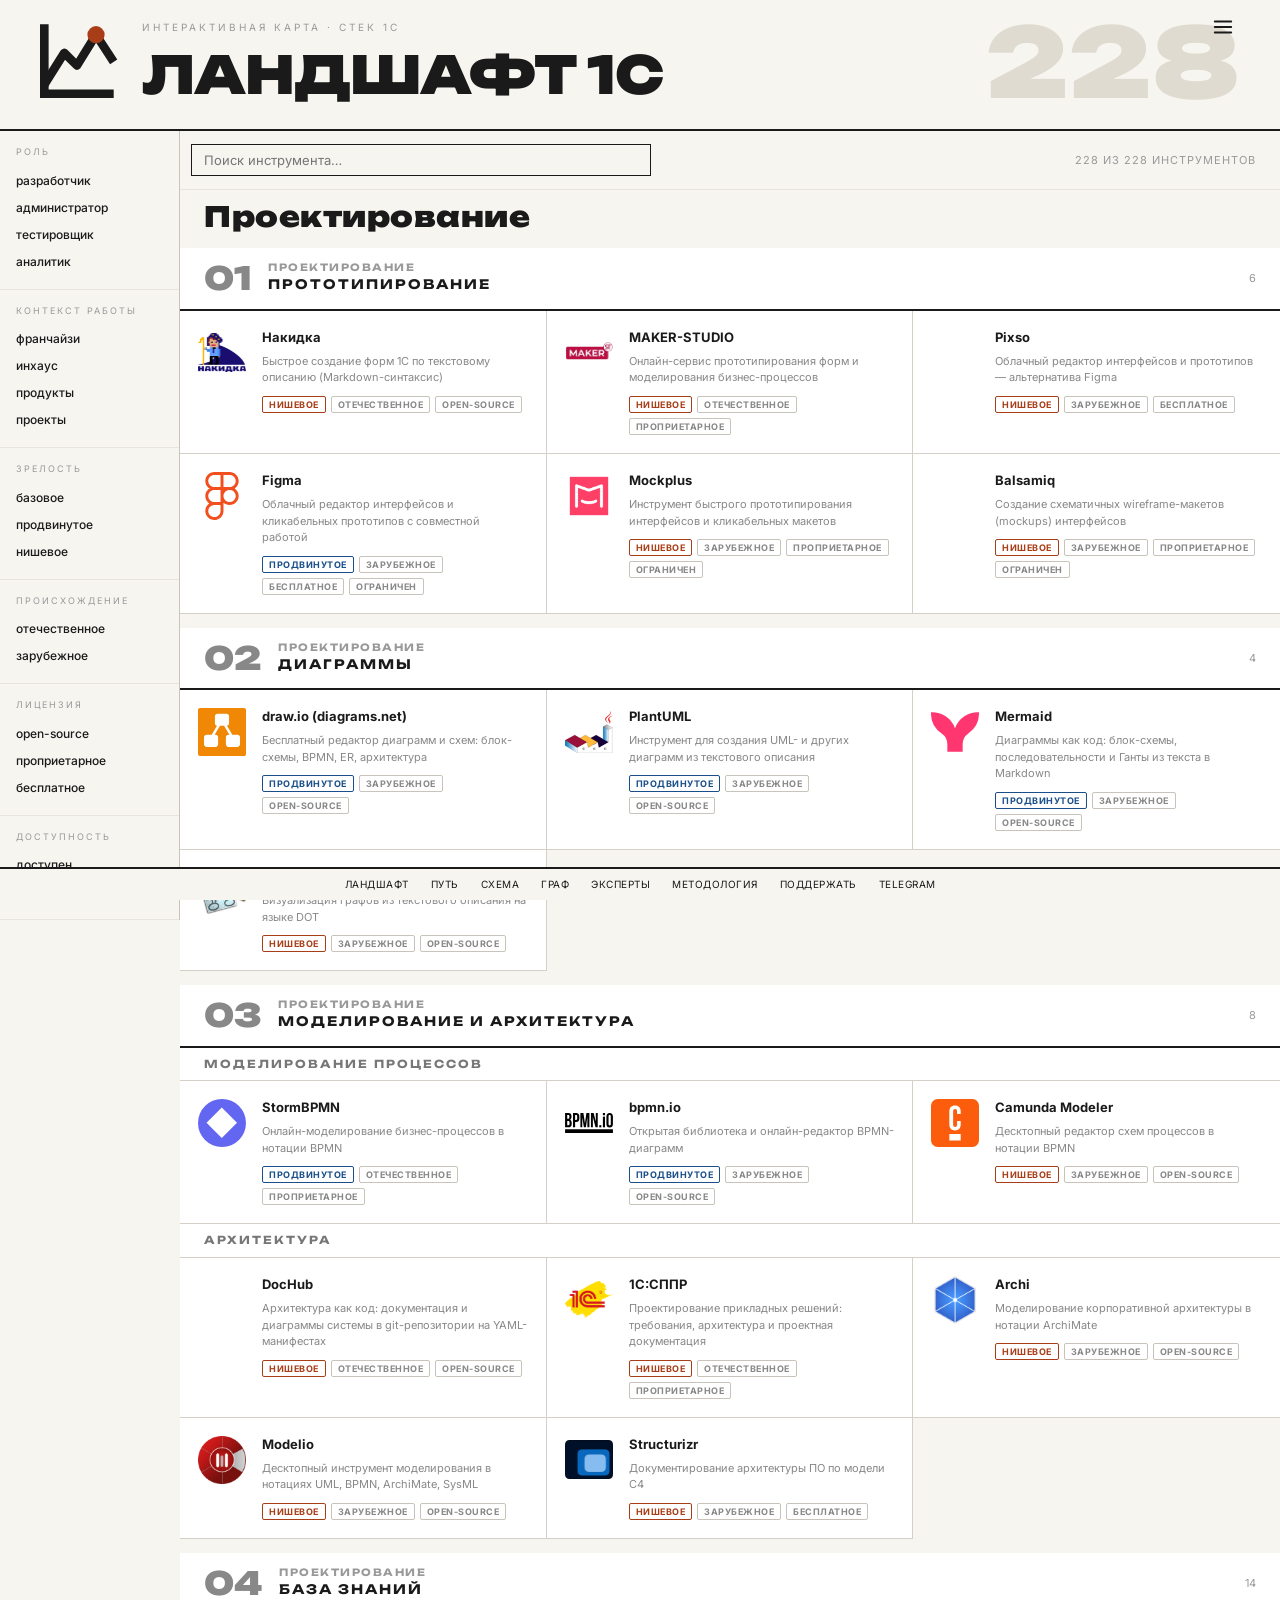
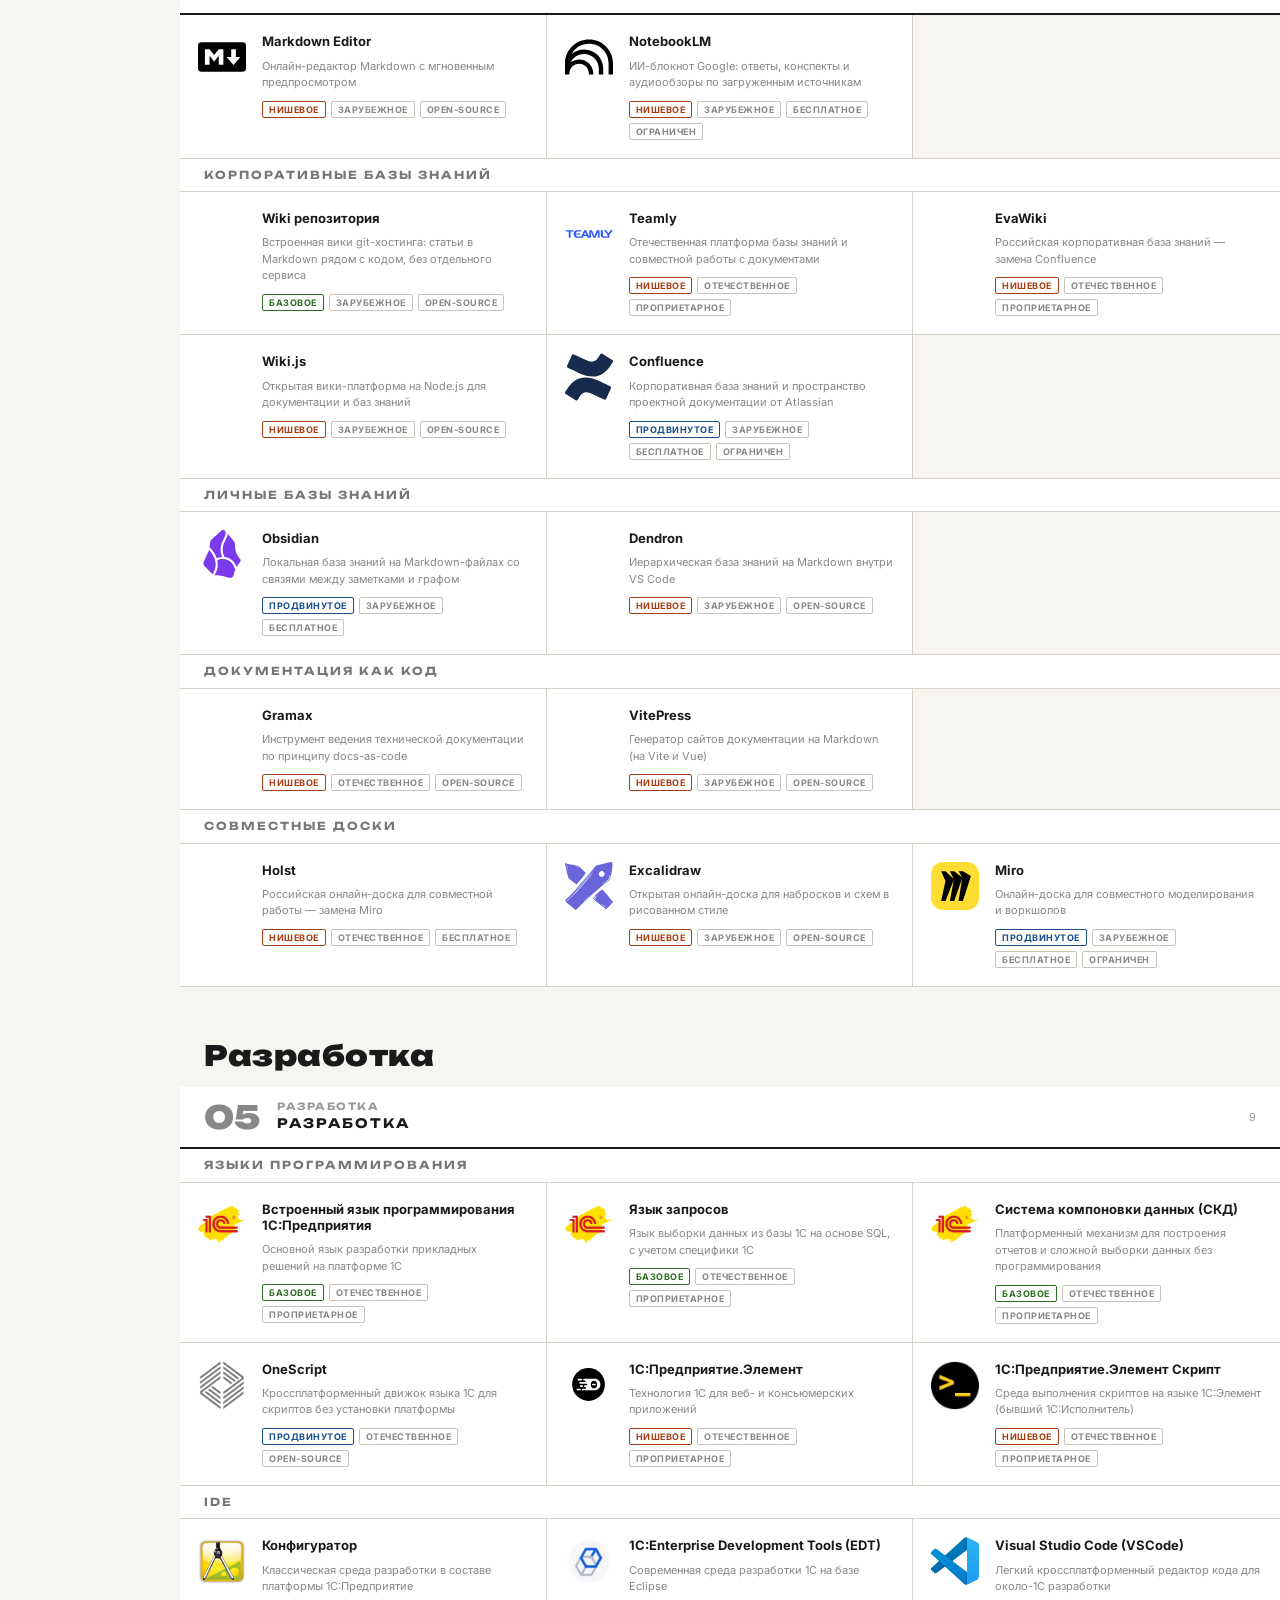
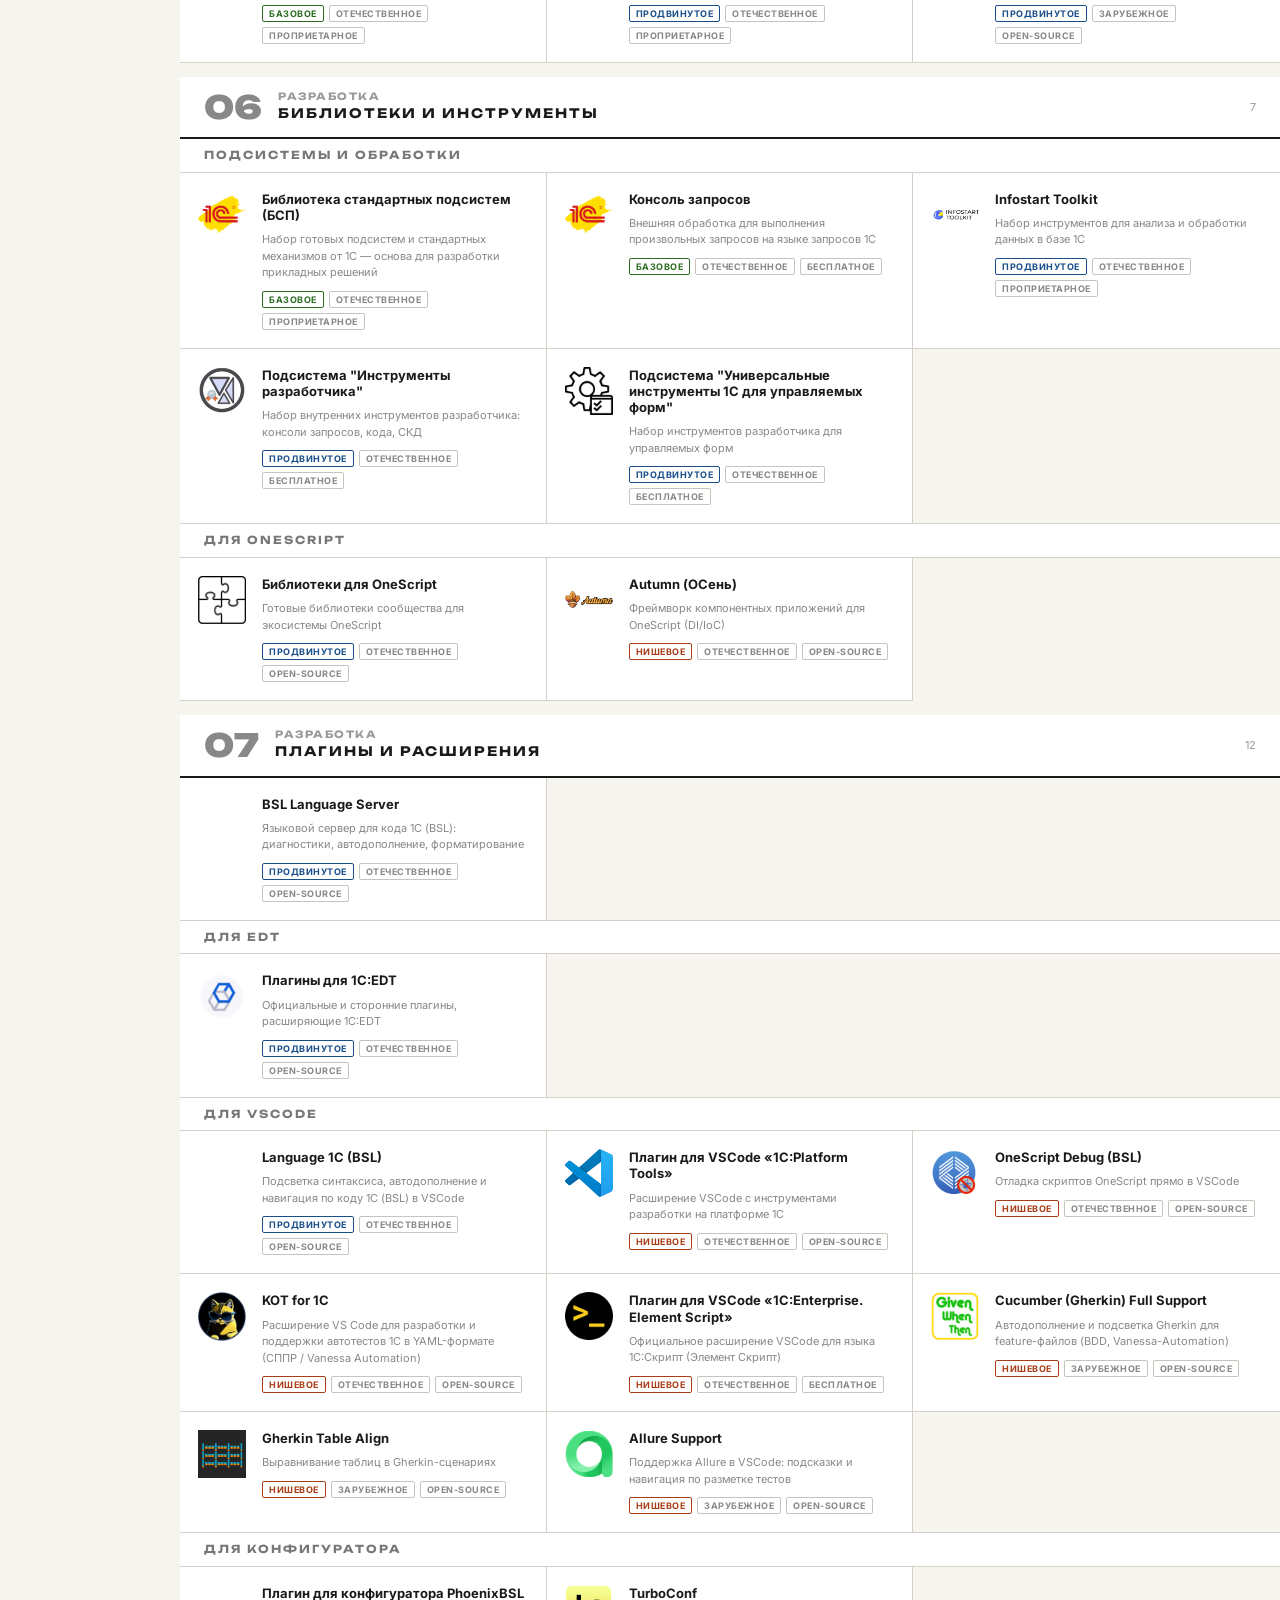
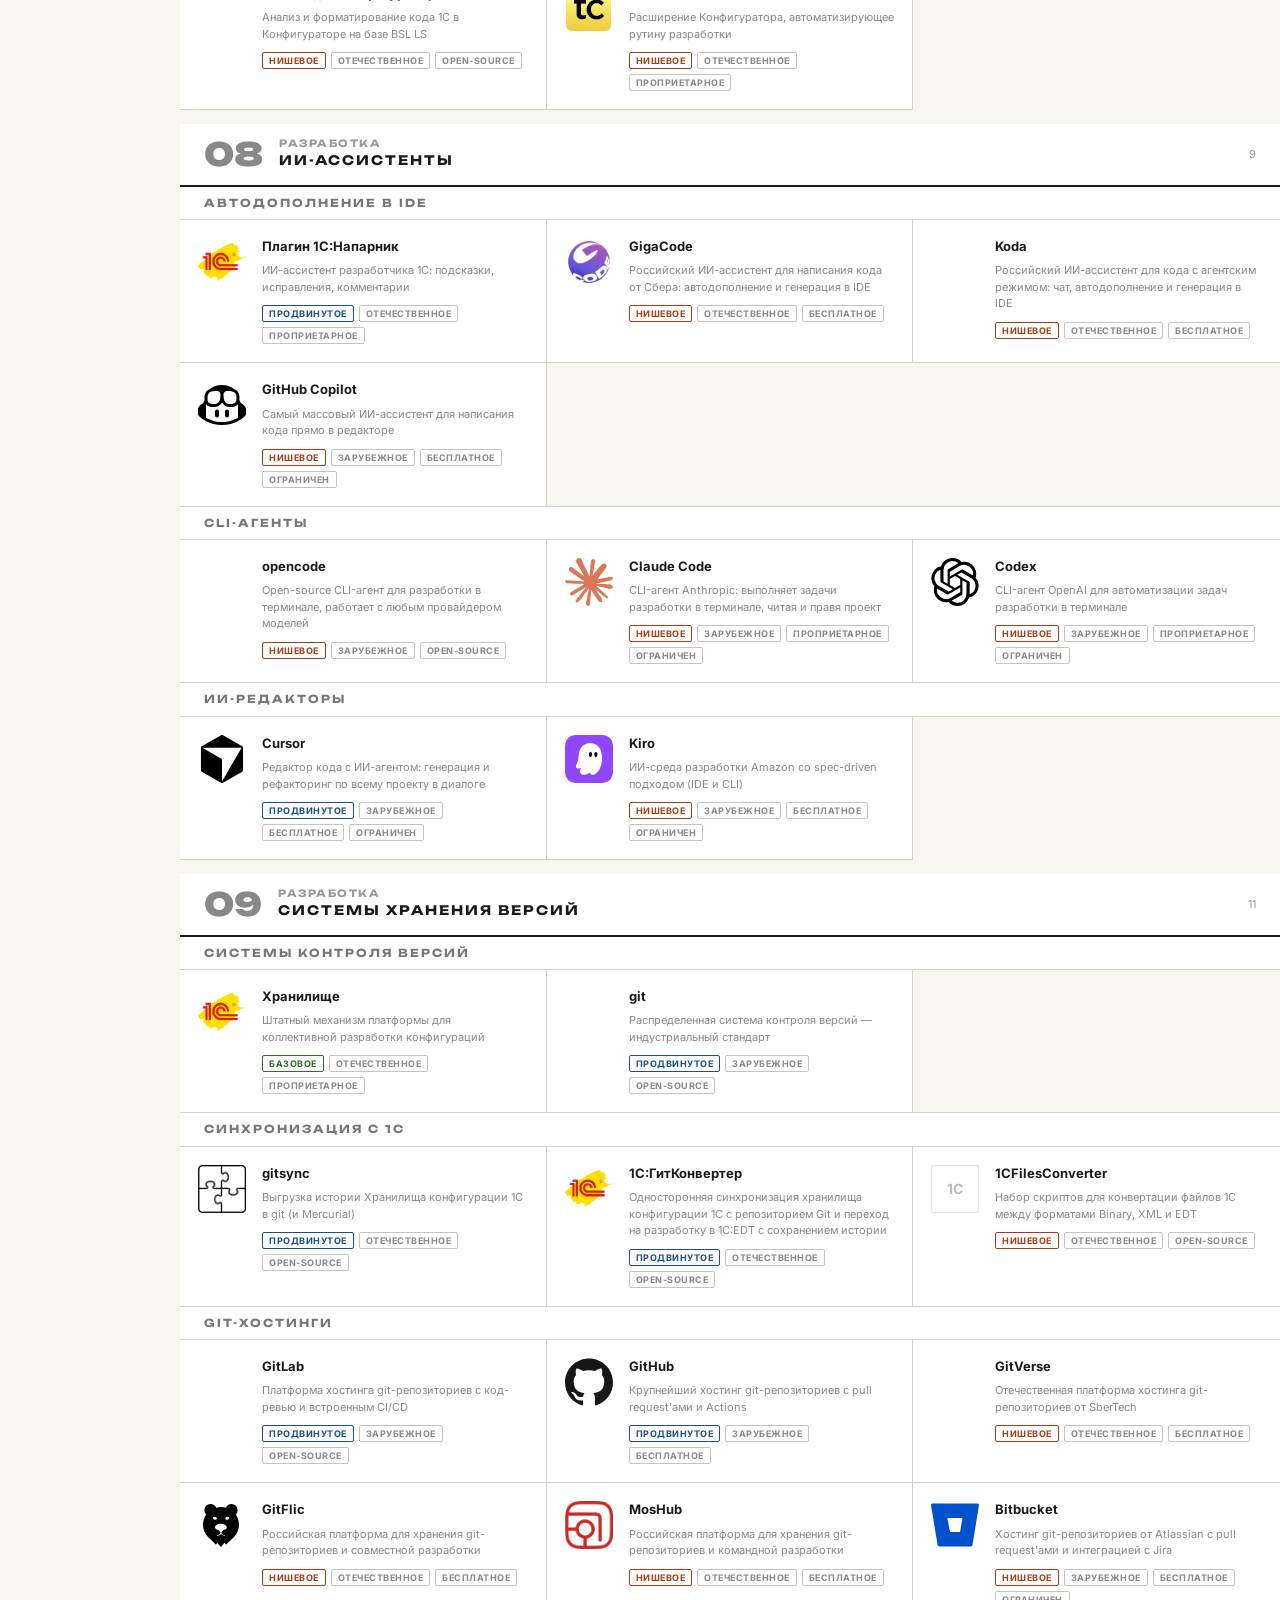
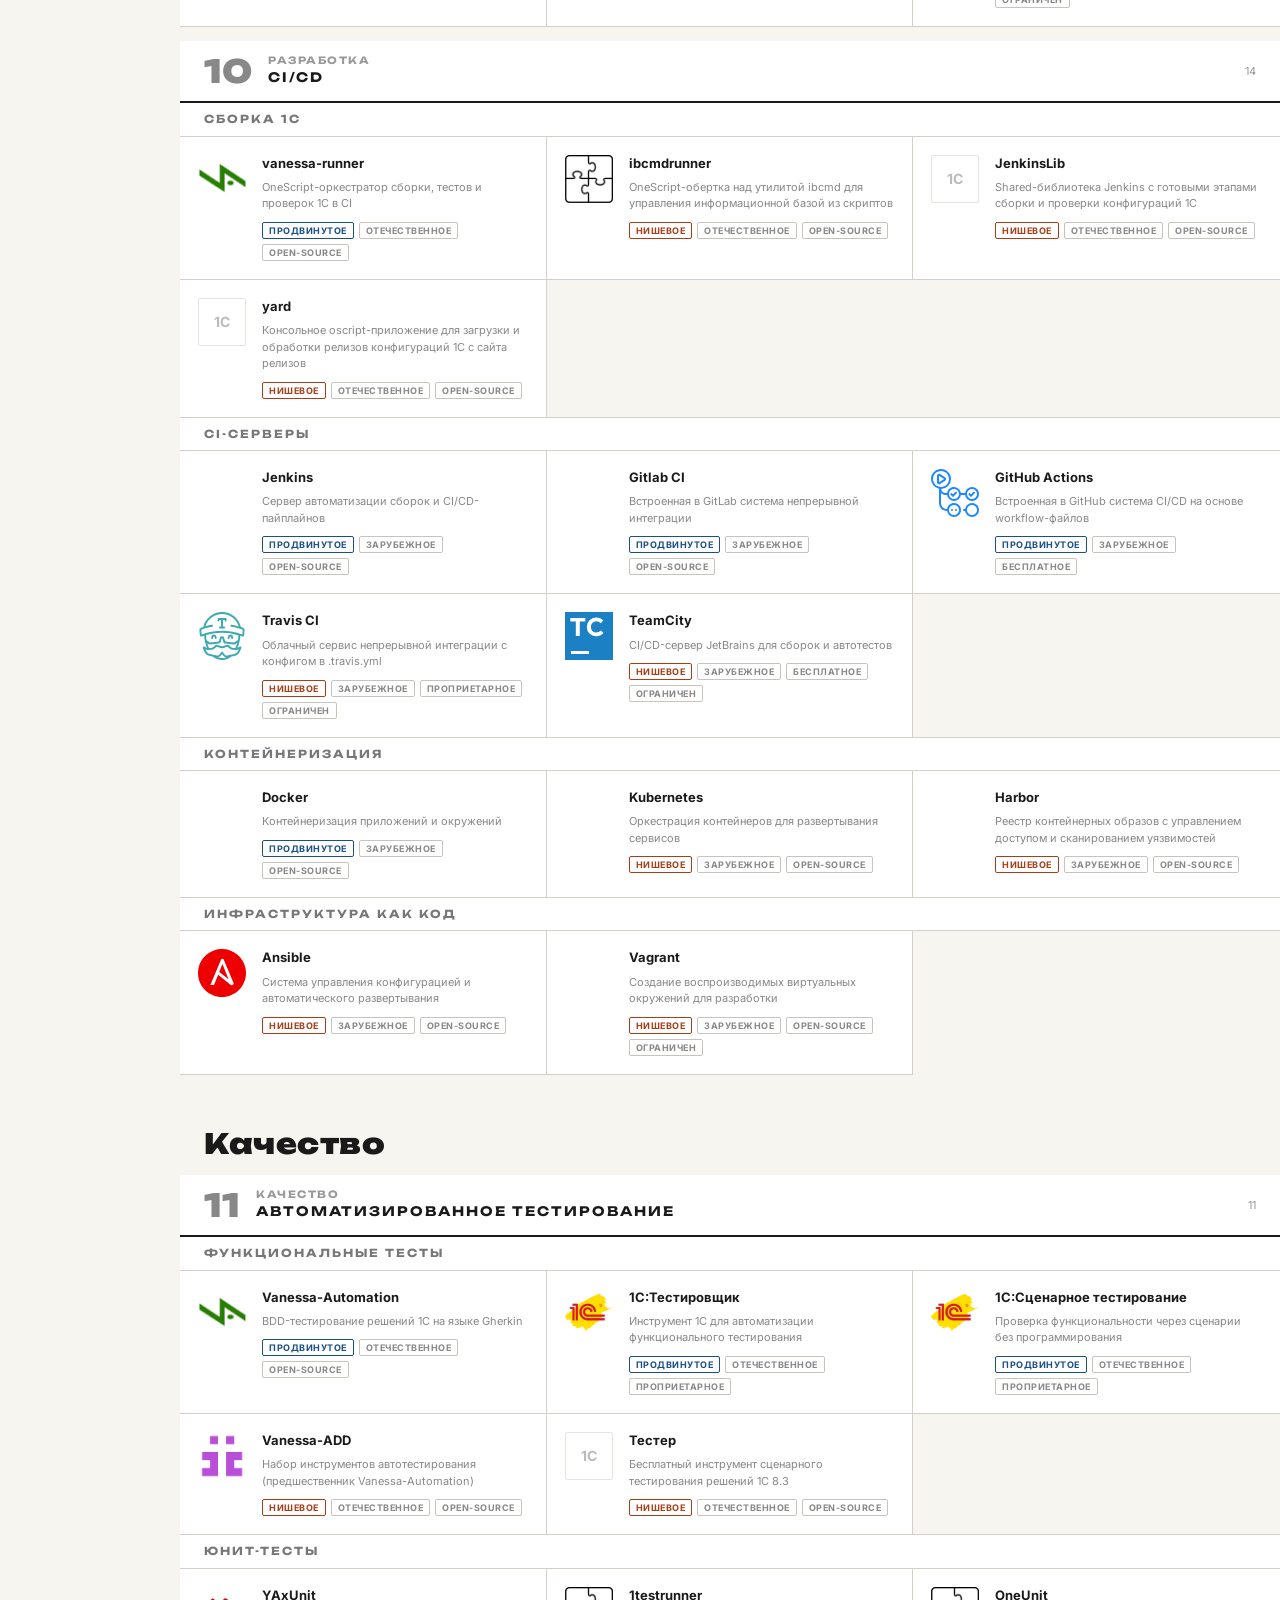
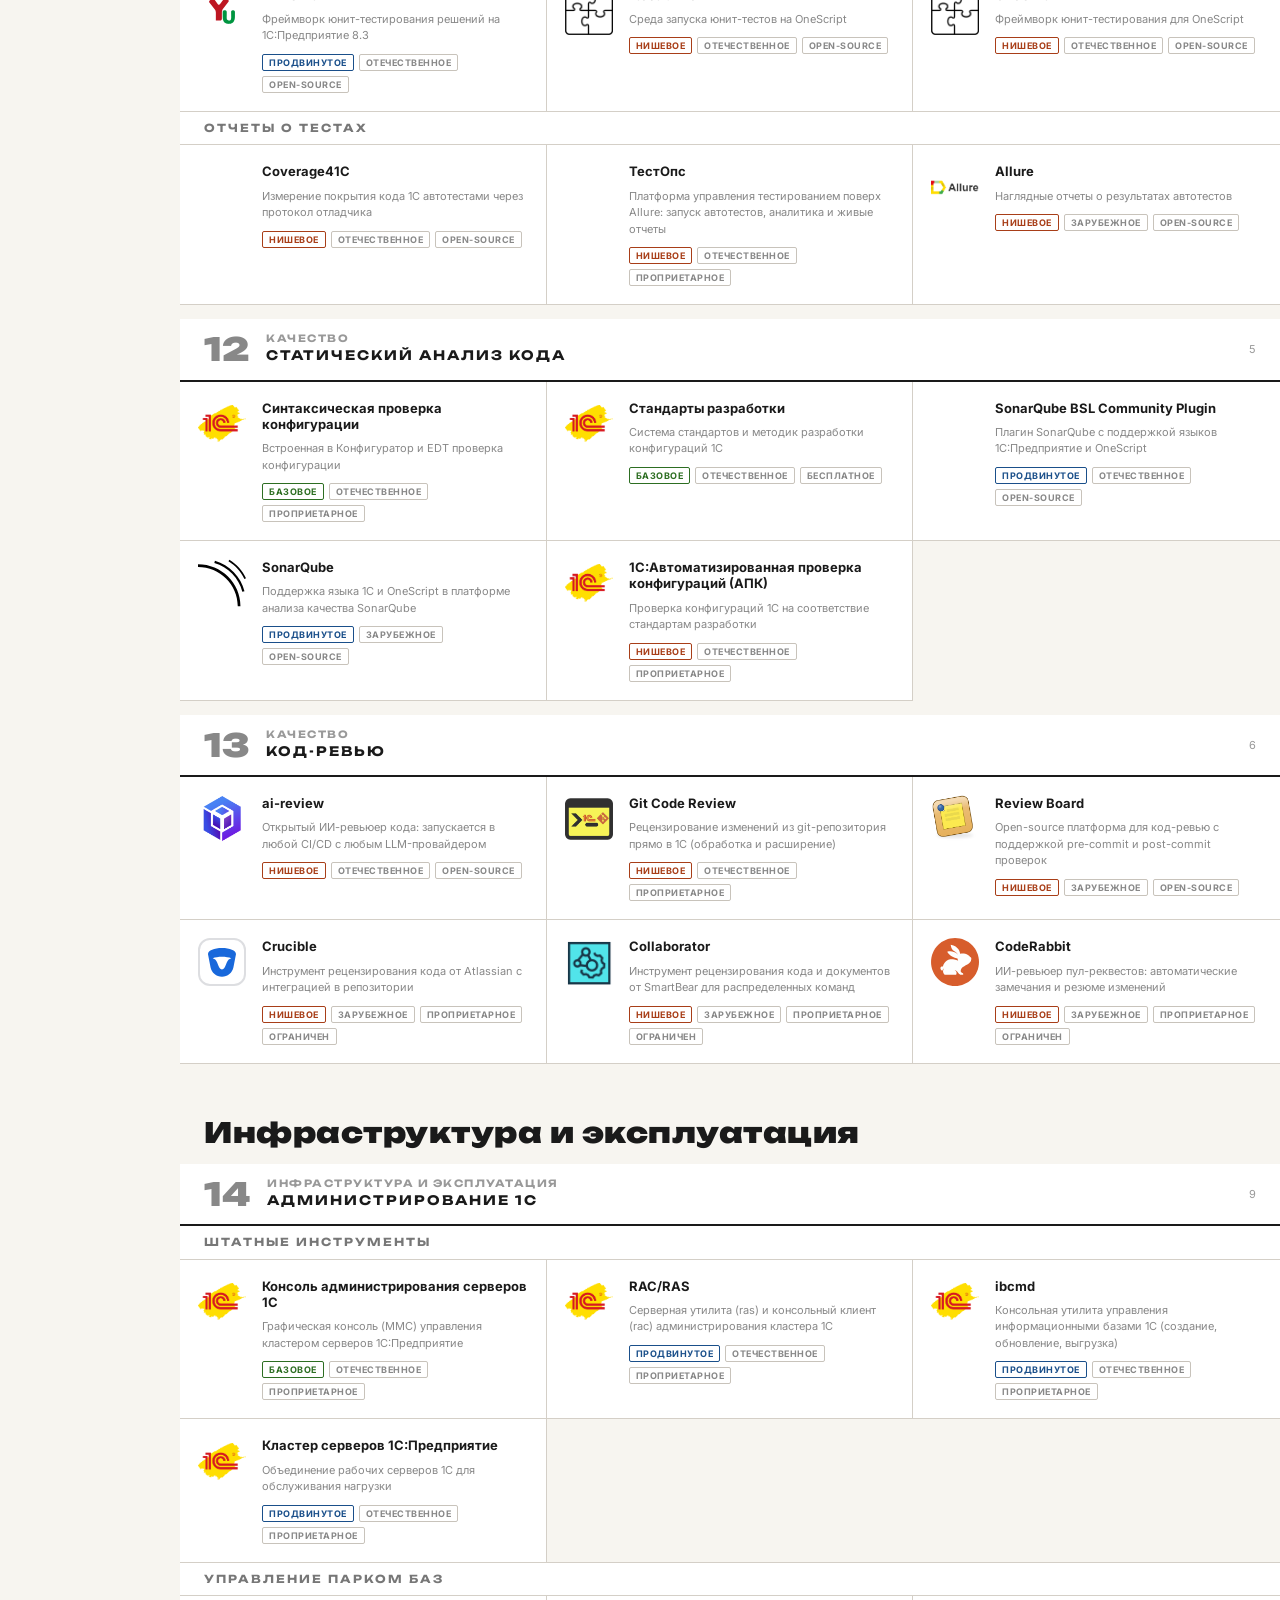
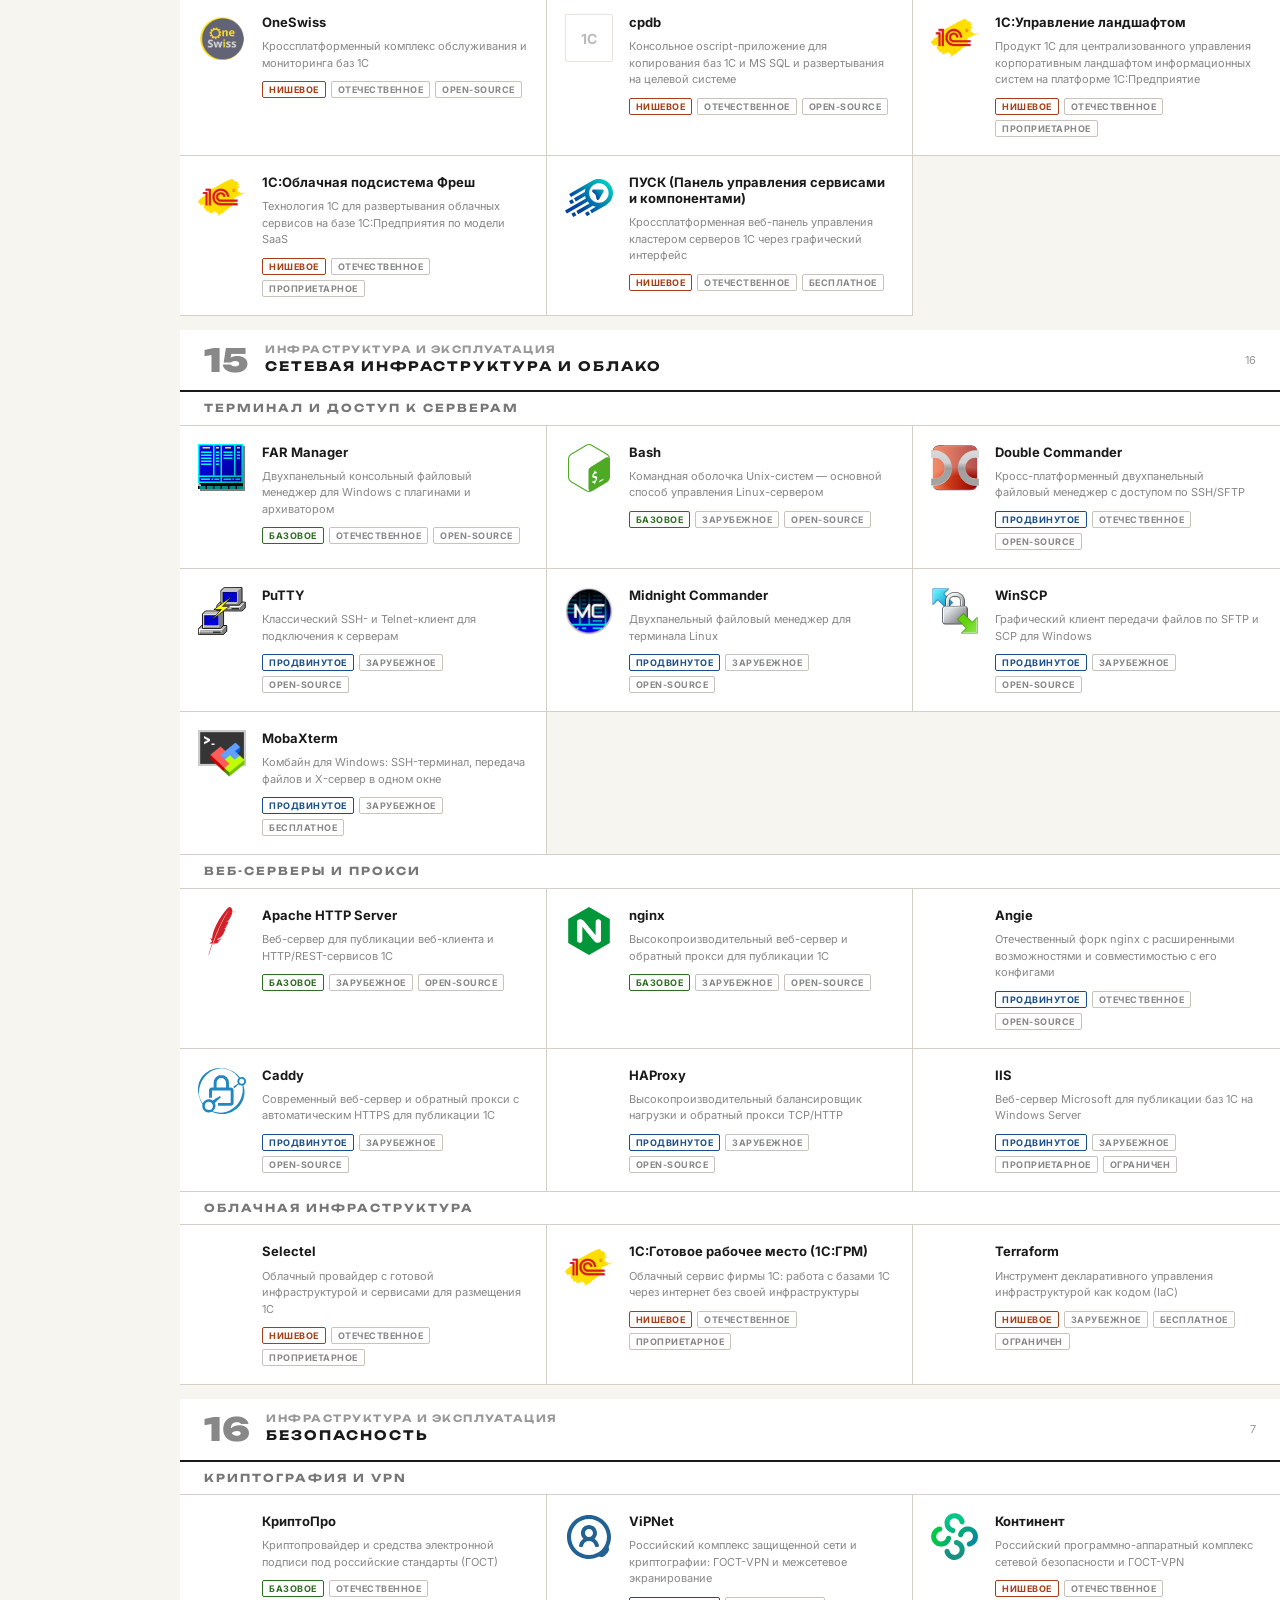
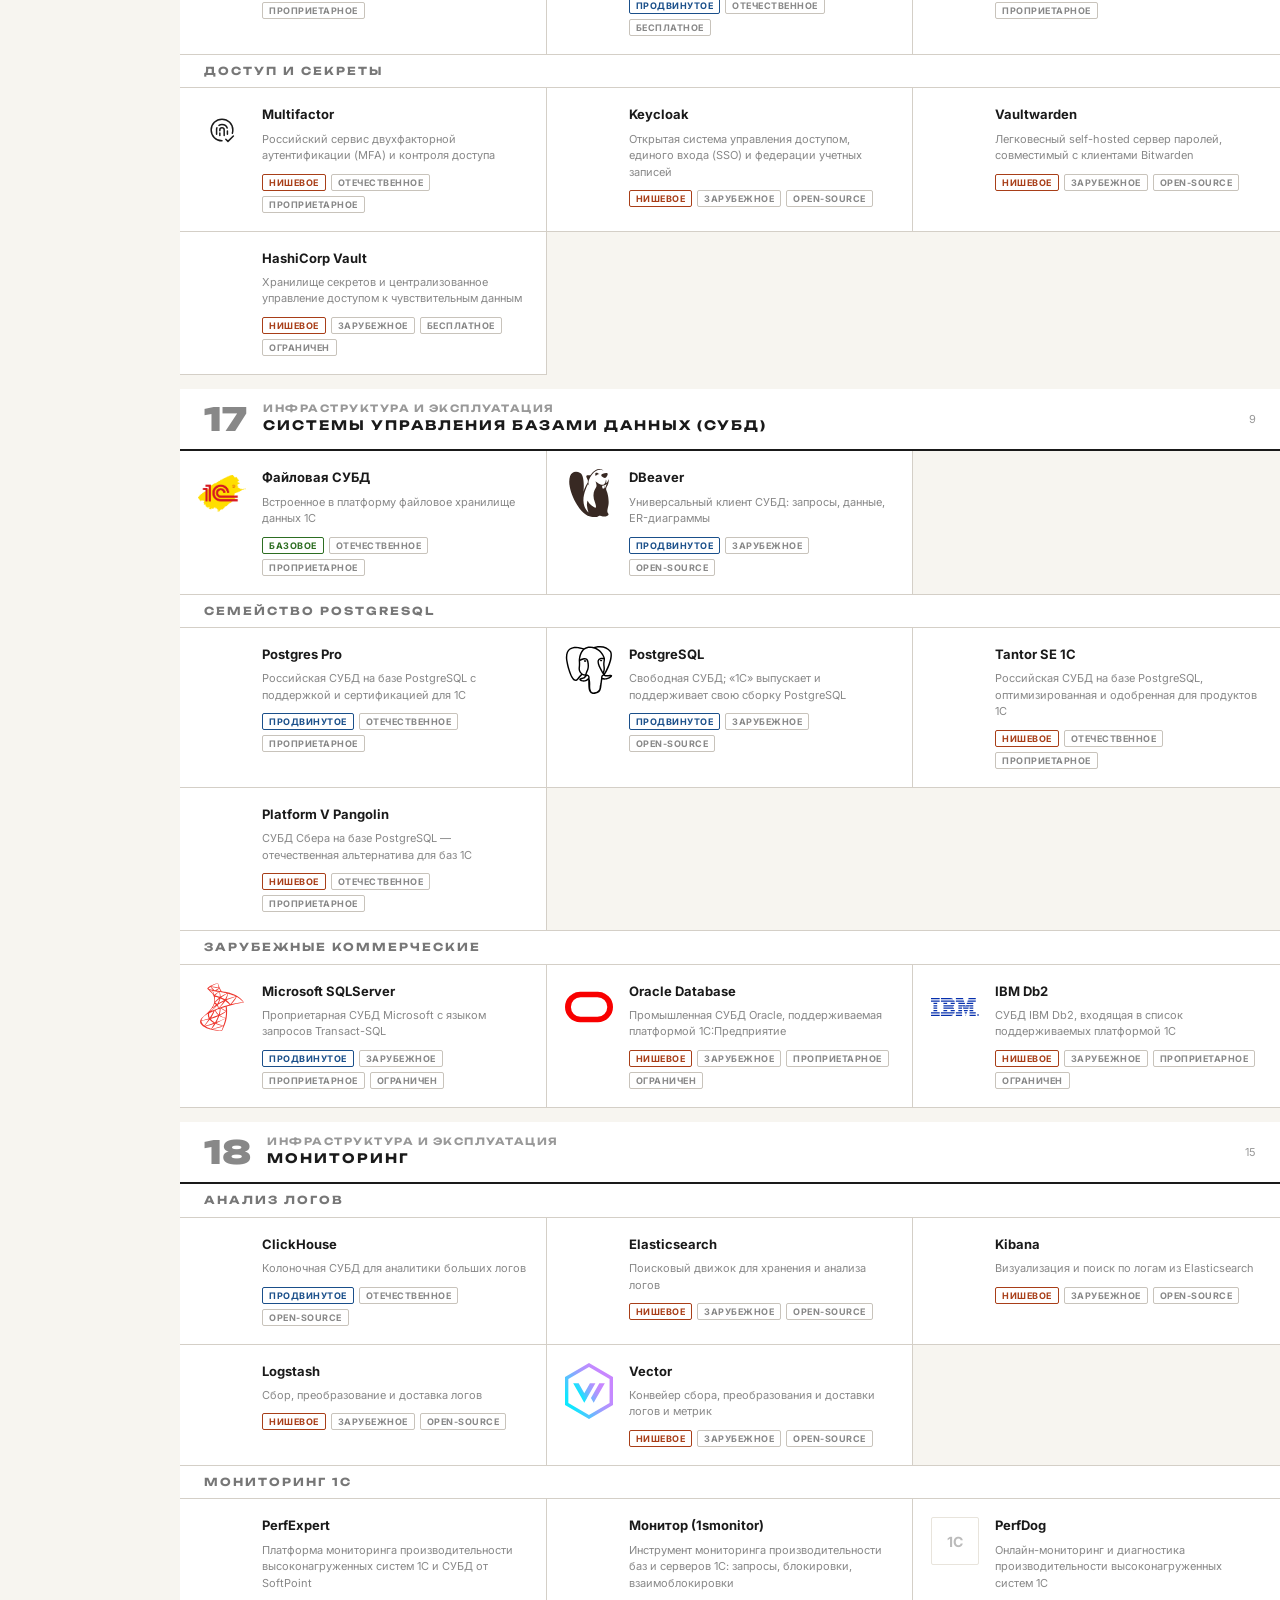
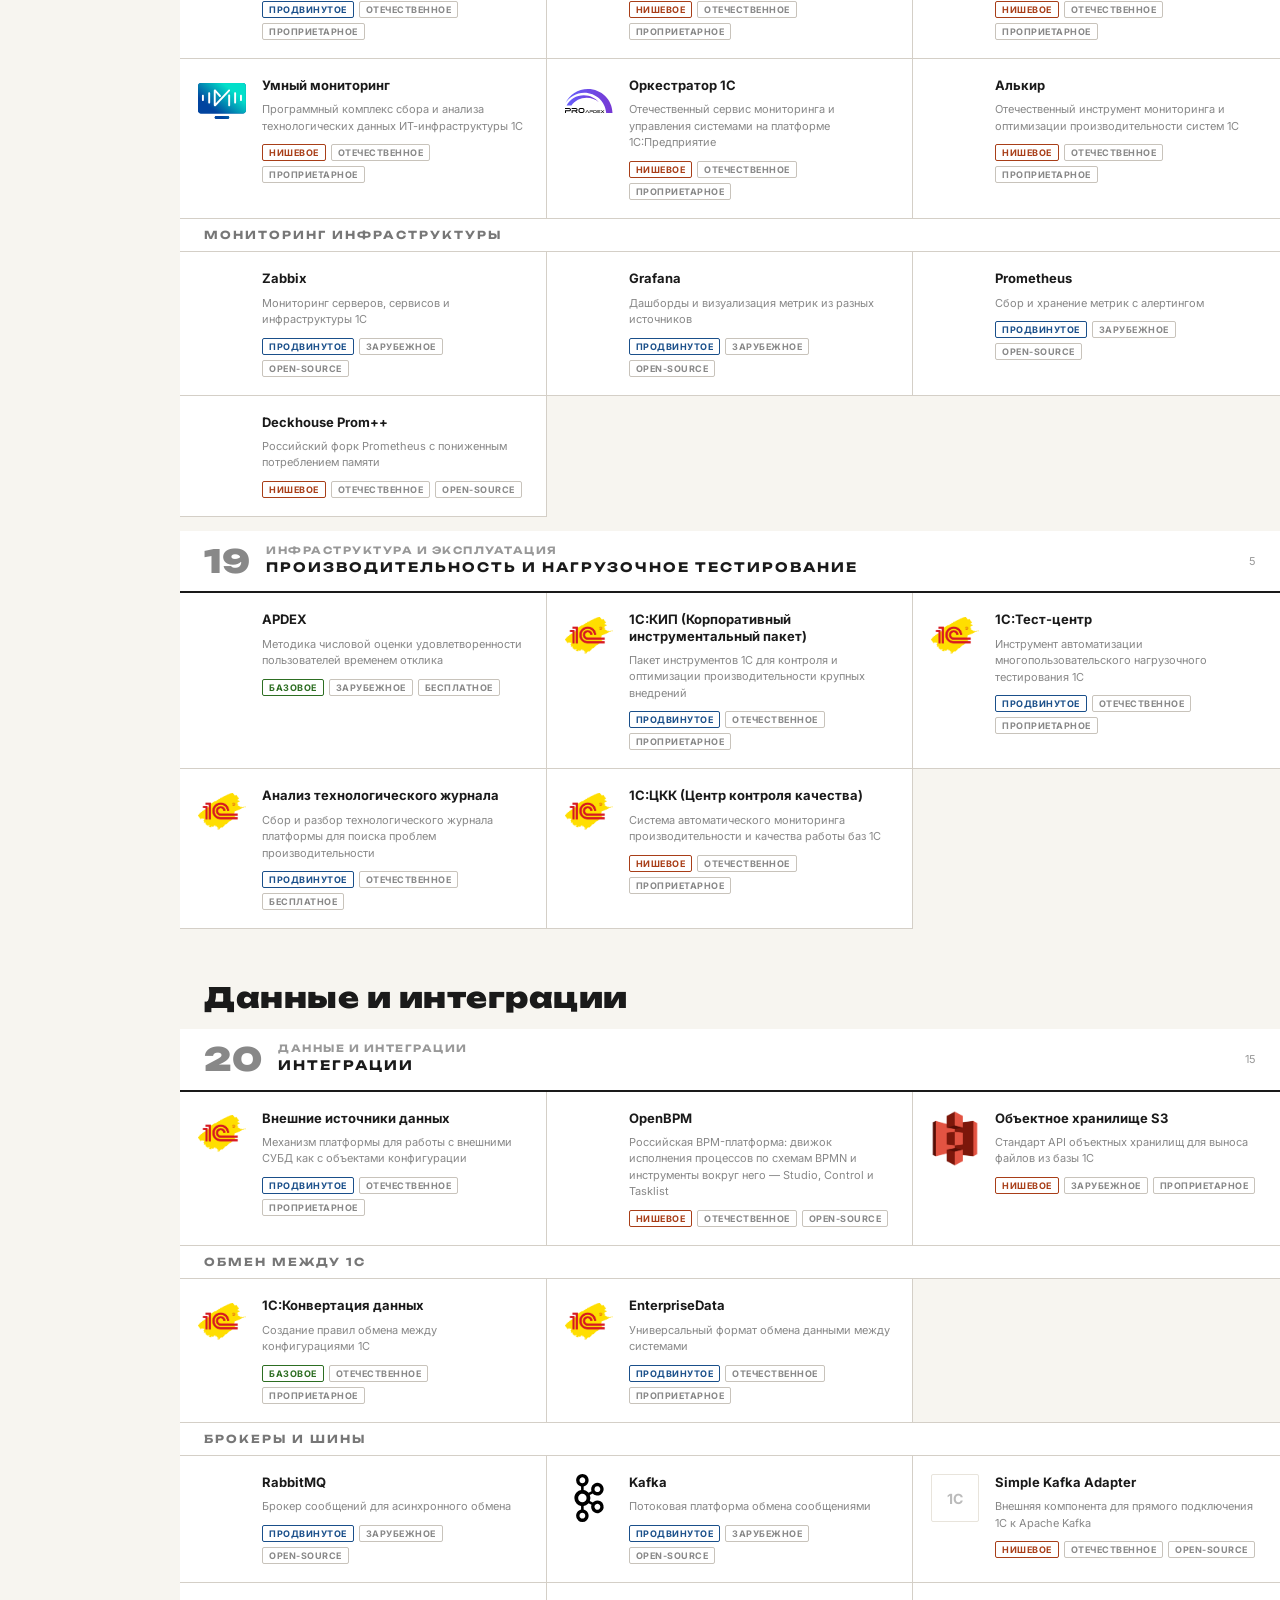
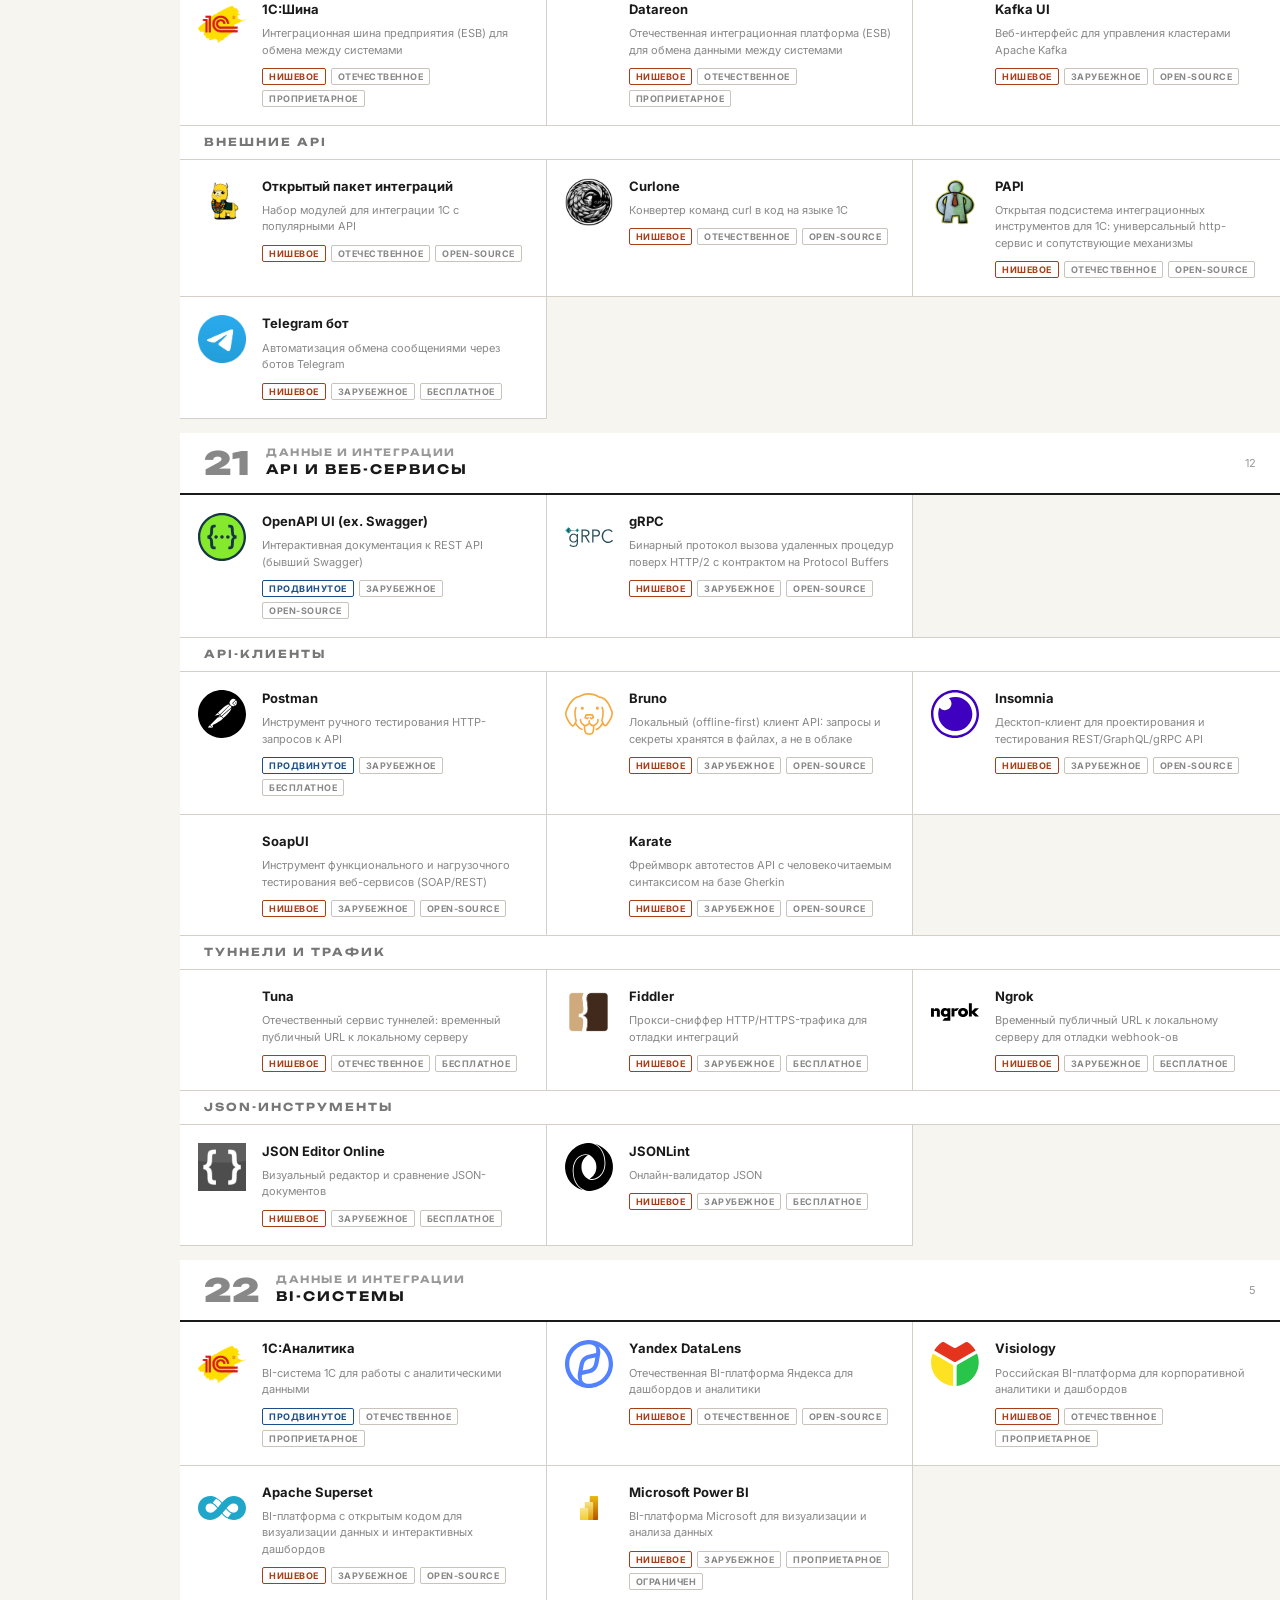
==== commit 19ca8789: "Данные: карточка gRPC и ссылка на разбор задач 1С:Эксперта (228) Co-Authored-By: Claude Opus 4.8 <no" ====
--- a/app/index.html
+++ b/app/index.html
@@ -46,6 +46,23 @@
         <meta property="og:image:width" content="1200" />
         <meta property="og:image:height" content="630" />
         <meta name="twitter:card" content="summary_large_image" />
+        <!-- Структурированные данные: сайт + поиск по ?q= -->
+        <script type="application/ld+json">
+            {
+                "@context": "https://schema.org",
+                "@type": "WebSite",
+                "name": "Ландшафт технологий 1С",
+                "url": "https://landscape1c.ru/",
+                "potentialAction": {
+                    "@type": "SearchAction",
+                    "target": {
+                        "@type": "EntryPoint",
+                        "urlTemplate": "https://landscape1c.ru/?q={search_term_string}"
+                    },
+                    "query-input": "required name=search_term_string"
+                }
+            }
+        </script>
         <!-- Yandex.Metrika counter -->
         <script type="text/javascript">
             (function (m, e, t, r, i, k, a) {
@@ -117,8 +134,8 @@
                     Ландшафт <span class="title__mid">технологий </span>1С
                 </h1>
             </div>
-            <!-- Декоративный счетчик. app.js на старте перезапишет живым items.length; число здесь — плейсхолдер до загрузки JS. -->
-            <div class="masthead__num" aria-hidden="true">227</div>
+            <!-- Декоративный счетчик. app.js на старте перезапишет живым items.length; 999 — заведомо ненастоящий плейсхолдер, вручную не менять. -->
+            <div class="masthead__num" aria-hidden="true">999</div>
         </header>
 
         <div class="body">
@@ -179,9 +196,9 @@
             <div class="detail__body"></div>
         </dialog>
 
-        <script src="data.js?v=4493643b"></script>
-        <script src="shared.js?v=1540b1d0"></script>
-        <script src="detail.js?v=bf8dd36a"></script>
+        <script src="data.js?v=7fef5c5a"></script>
+        <script src="shared.js?v=1719ddb7"></script>
+        <script src="detail.js?v=739b2fe0"></script>
         <script src="nav.js?v=e707cea1"></script>
         <script src="app.js?v=4b91a28f"></script>
         <script src="onboarding.js?v=c016d508"></script>
